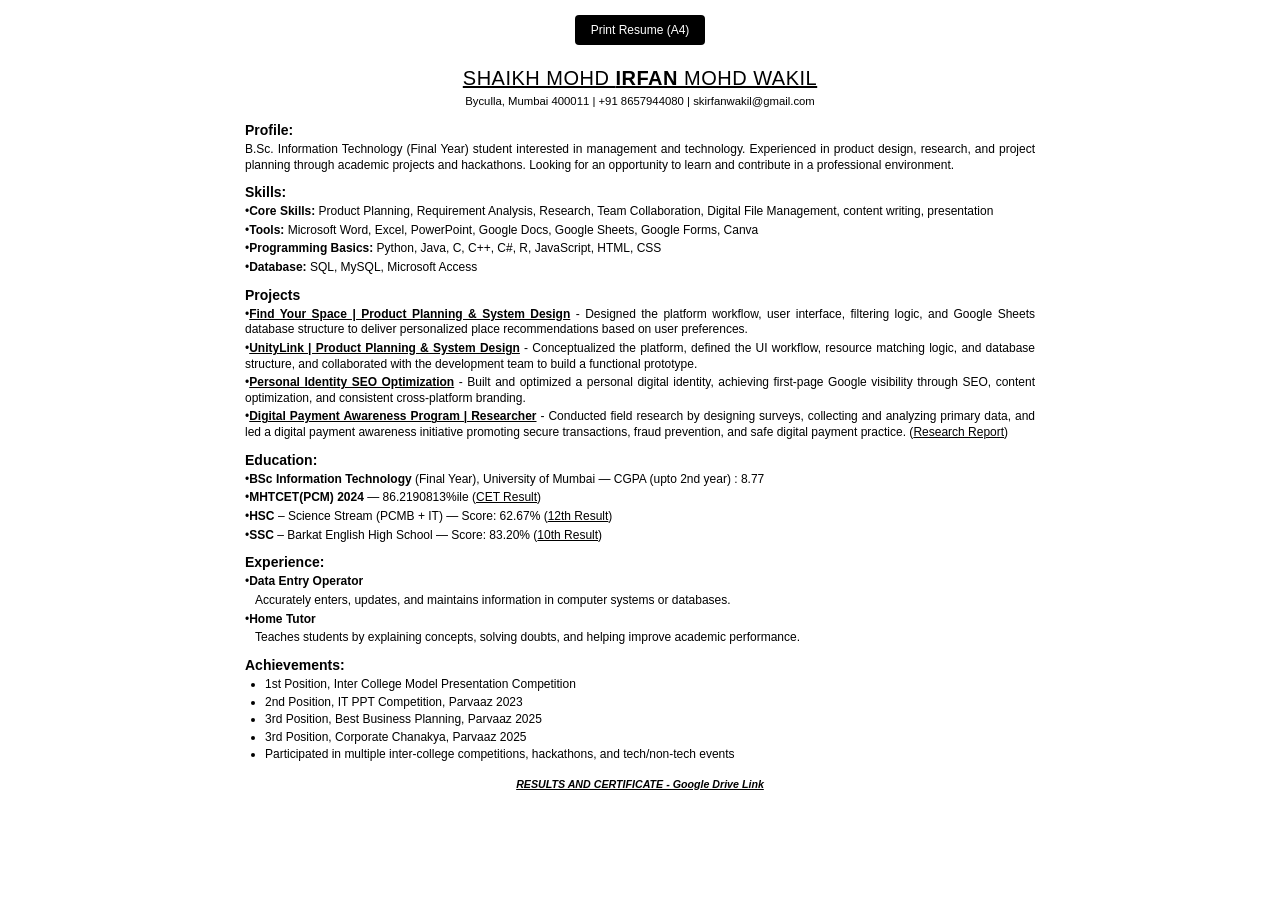
==== index.html @ 30f846d0 "Update index.html" ====
<!DOCTYPE html>
<html lang="en">
<head>
    <meta charset="UTF-8">
    <meta name="viewport" content="width=device-width, initial-scale=1.0">
    <title>Resume - Shaikh Mohd Irfan</title>
    <style>
        @page {
            size: A4;
            margin: 12mm 15mm;
        }

        * {
            margin: 0;
            padding: 0;
            box-sizing: border-box;
            font-family: Arial, sans-serif;
            border: none !important;
        }

        body {
            background-color: #ffffff;
            color: #000000;
            line-height: 1.3;
            font-size: 9pt;
        }

        .resume-container {
            width: 100%;
            max-width: 800px;
            margin: auto;
            background: #ffffff;
            padding: 5px;
        }

        /* Header */
        header {
            text-align: center;
            margin-bottom: 12px;
        }

        h1 {
            font-size: 15pt;
            font-weight: normal;
            text-decoration: underline !important;
            letter-spacing: 0.5px;
            margin-bottom: 3px;
        }

        h1 strong {
            font-weight: bold;
        }

        .contact-info {
            font-size: 8.5pt;
            color: #000000;
        }

        .contact-info a {
            color: #000000;
            text-decoration: none;
        }

        /* Sections */
        section {
            margin-bottom: 10px;
        }

        .section-title {
            font-size: 10.5pt;
            font-weight: bold;
            color: #000000;
            margin-bottom: 3px;
        }

        p {
            font-size: 9pt;
            color: #000000;
            text-align: justify;
        }

        .bullet-item {
            margin-bottom: 3px;
            text-align: justify;
            font-size: 9pt;
        }

        a {
            color: #000000;
            text-decoration: underline;
        }

        /* Achievements standard bullets */
        .achievements-list {
            list-style-type: disc;
            padding-left: 20px;
        }

        .achievements-list li {
            margin-bottom: 2px;
            font-size: 9pt;
        }

        /* Bottom Footer Link */
        .footer-link {
            text-align: center;
            font-weight: bold;
            font-style: italic;
            font-size: 8pt;
            margin-top: 15px;
        }

        /* Print Button & Media Query */
        .print-btn-container {
            text-align: center;
            margin: 15px 0;
        }

        .print-btn {
            background-color: #000000;
            color: #ffffff;
            border: none;
            padding: 8px 16px;
            font-size: 12px;
            cursor: pointer;
            border-radius: 4px;
        }

        @media print {
            .no-print {
                display: none;
            }
            .resume-container {
                padding: 0;
                max-width: 100%;
            }
        }
    </style>
</head>
<body>

    <div class="print-btn-container no-print">
        <button class="print-btn" onclick="window.print()">Print Resume (A4)</button>
    </div>

    <div class="resume-container">
        
        <!-- Header -->
        <header>
            <h1>SHAIKH MOHD <strong>IRFAN</strong> MOHD WAKIL</h1>
            <div class="contact-info">
                Byculla, Mumbai 400011 | <a href="tel:+918657944080">+91 8657944080</a> | <a href="mailto:skirfanwakil@gmail.com">skirfanwakil@gmail.com</a>
            </div>
        </header>

        <!-- Profile -->
        <section>
            <div class="section-title">Profile:</div>
            <p>B.Sc. Information Technology (Final Year) student interested in management and technology. Experienced in product design, research, and project planning through academic projects and hackathons. Looking for an opportunity to learn and contribute in a professional environment.</p>
        </section>

        <!-- Skills -->
        <section>
            <div class="section-title">Skills:</div>
            <div class="bullet-item">•<strong>Core Skills:</strong> Product Planning, Requirement Analysis, Research, Team Collaboration, Digital File Management, content writing, presentation</div>
            <div class="bullet-item">•<strong>Tools:</strong> Microsoft Word, Excel, PowerPoint, Google Docs, Google Sheets, Google Forms, Canva</div>
            <div class="bullet-item">•<strong>Programming Basics:</strong> Python, Java, C, C++, C#, R, JavaScript, HTML, CSS</div>
            <div class="bullet-item">•<strong>Database:</strong> SQL, MySQL, Microsoft Access</div>
        </section>

        <!-- Projects -->
        <section>
            <div class="section-title">Projects</div>
            <div class="bullet-item">•<a href="https://github.com/skirfanwakil/find-your-space" target="_blank"><strong>Find Your Space | Product Planning & System Design</strong></a> - Designed the platform workflow, user interface, filtering logic, and Google Sheets database structure to deliver personalized place recommendations based on user preferences.</div>
            <div class="bullet-item">•<a href="https://github.com/skirfanwakil/UnityLink" target="_blank"><strong>UnityLink | Product Planning & System Design</strong></a> - Conceptualized the platform, defined the UI workflow, resource matching logic, and database structure, and collaborated with the development team to build a functional prototype.</div>
            <div class="bullet-item">•<a href="https://www.google.com/search?q=skirfanwakil" target="_blank"><strong>Personal Identity SEO Optimization</strong></a> - Built and optimized a personal digital identity, achieving first-page Google visibility through SEO, content optimization, and consistent cross-platform branding.</div>
            <div class="bullet-item">•<a href="https://drive.google.com/file/d/16SxlqVFWt0ELJ20l2qlh9JhVENWo0yL_/view?usp=drive_link" target="_blank"><strong>Digital Payment Awareness Program | Researcher</strong></a> - Conducted field research by designing surveys, collecting and analyzing primary data, and led a digital payment awareness initiative promoting secure transactions, fraud prevention, and safe digital payment practice. (<a href="https://drive.google.com/file/d/16SxlqVFWt0ELJ20l2qlh9JhVENWo0yL_/view?usp=drive_link" target="_blank">Research Report</a>)</div>
        </section>

        <!-- Education -->
        <section>
            <div class="section-title">Education:</div>
            <div class="bullet-item">•<strong>BSc Information Technology</strong> (Final Year), University of Mumbai — CGPA (upto 2nd year) : 8.77</div>
            <div class="bullet-item">•<strong>MHTCET(PCM) 2024</strong> — 86.2190813%ile (<a href="https://drive.google.com/file/d/111S1lvkcW8ReyydUBFwQCqSEIsTrvwfw/view?usp=drive_link" target="_blank">CET Result</a>)</div>
            <div class="bullet-item">•<strong>HSC</strong> – Science Stream (PCMB + IT) — Score: 62.67% (<a href="https://drive.google.com/file/d/1hpIZM9I1jYnqDxgvwnYXJSHEZ8MXDeaN/view?usp=drive_link" target="_blank">12th Result</a>)</div>
            <div class="bullet-item">•<strong>SSC</strong> – Barkat English High School — Score: 83.20% (<a href="https://drive.google.com/file/d/1qILQYra7D3rTezGFJ_f6mgGjWIeThpwK/view?usp=drive_link" target="_blank">10th Result</a>)</div>
        </section>

        <!-- Experience -->
        <section>
            <div class="section-title">Experience:</div>
            <div class="bullet-item">•<strong>Data Entry Operator</strong></div>
            <p style="margin-left: 10px; margin-bottom: 3px;">Accurately enters, updates, and maintains information in computer systems or databases.</p>
            <div class="bullet-item">•<strong>Home Tutor</strong></div>
            <p style="margin-left: 10px;">Teaches students by explaining concepts, solving doubts, and helping improve academic performance.</p>
        </section>

        <!-- Achievements -->
        <section>
            <div class="section-title">Achievements:</div>
            <ul class="achievements-list">
                <li>1st Position, Inter College Model Presentation Competition</li>
                <li>2nd Position, IT PPT Competition, Parvaaz 2023</li>
                <li>3rd Position, Best Business Planning, Parvaaz 2025</li>
                <li>3rd Position, Corporate Chanakya, Parvaaz 2025</li>
                <li>Participated in multiple inter-college competitions, hackathons, and tech/non-tech events</li>
            </ul>
        </section>

        <!-- Footer Link -->
        <div class="footer-link">
            <a href="https://drive.google.com/drive/folders/1nhu1qyxtzMBHBfKPGdiHfEbXrY_Nma7p?usp=drive_link" target="_blank">RESULTS AND CERTIFICATE - Google Drive Link</a>
        </div>

    </div>

</body>
</html>
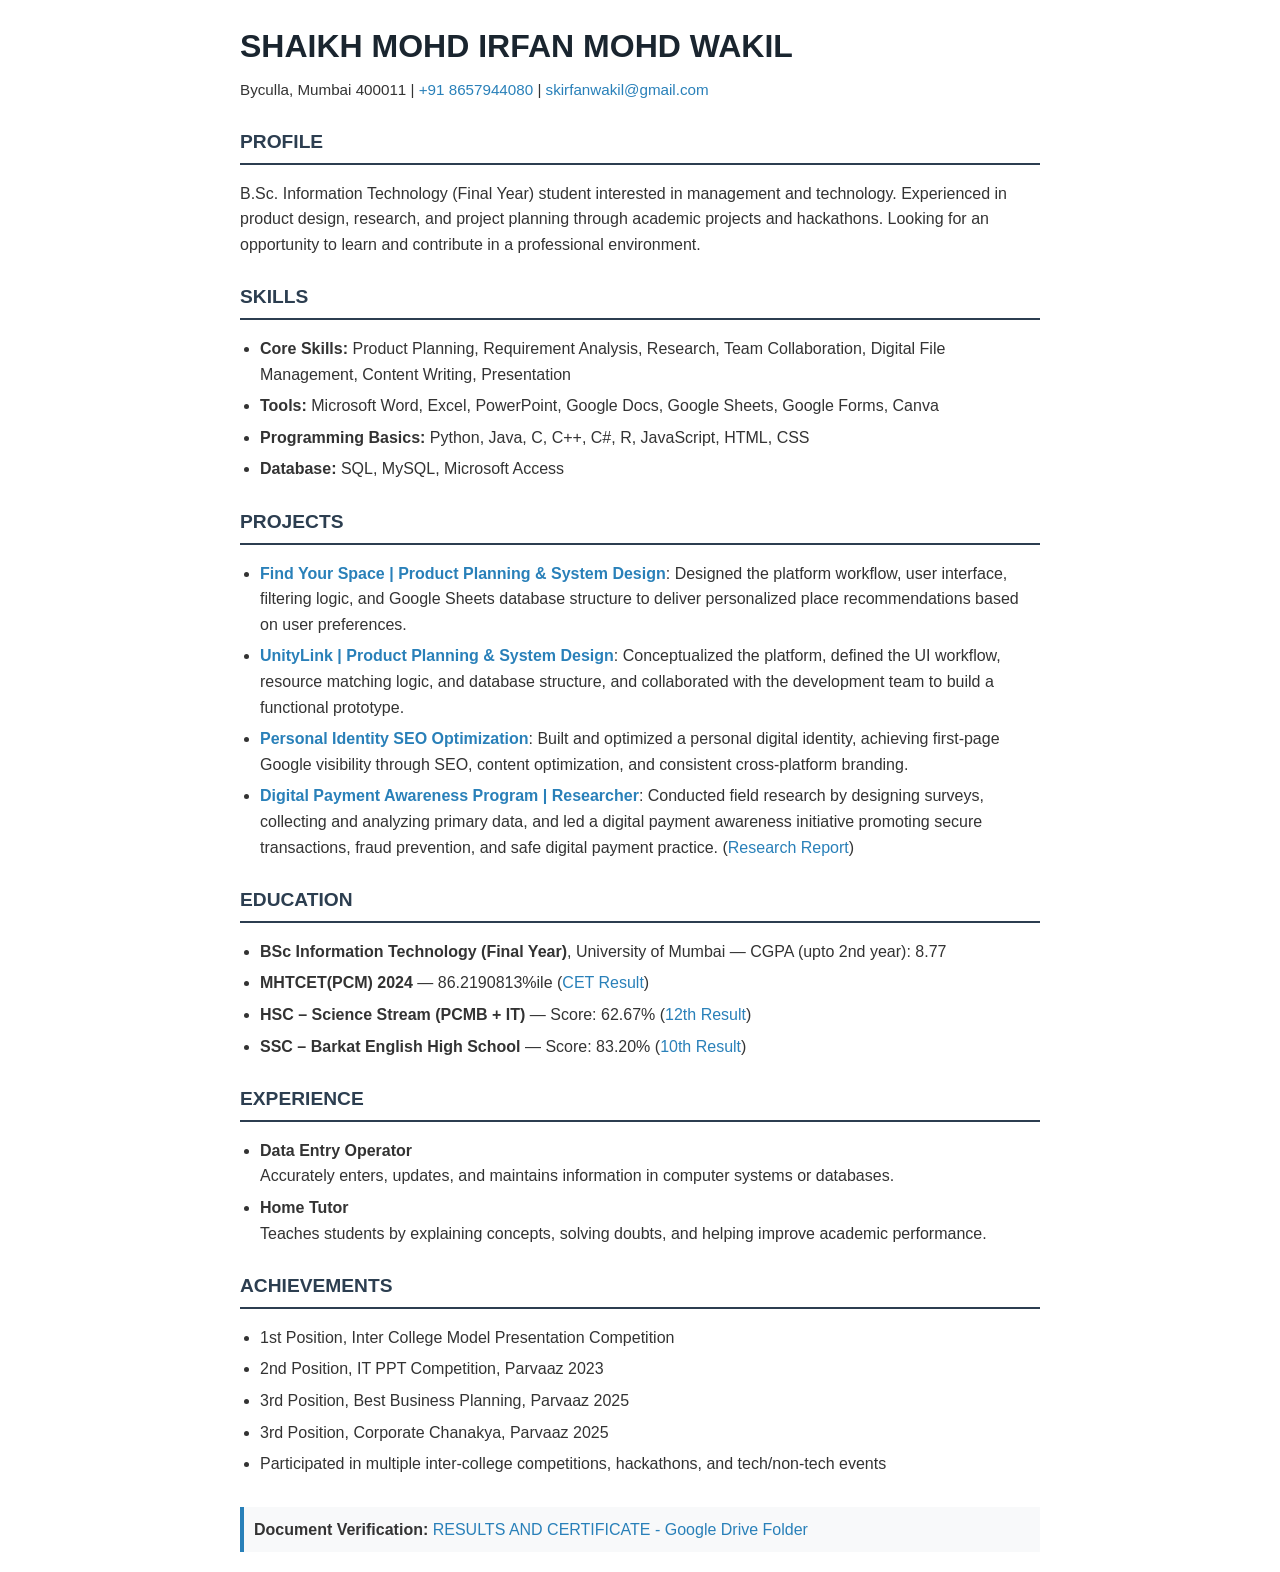
==== commit cc2549a4: "Update index.html" ====
--- a/index.html
+++ b/index.html
@@ -3,215 +3,147 @@
 <head>
     <meta charset="UTF-8">
     <meta name="viewport" content="width=device-width, initial-scale=1.0">
-    <title>Resume - Shaikh Mohd Irfan</title>
+    <title>Shaikh Mohd Irfan Mohd Wakil - Resume</title>
     <style>
-        @page {
-            size: A4;
-            margin: 12mm 15mm;
+        body {
+            font-family: Arial, Helvetica, sans-serif;
+            line-height: 1.6;
+            color: #333;
+            max-width: 800px;
+            margin: 20px auto;
+            padding: 0 20px;
         }
-
-        * {
-            margin: 0;
-            padding: 0;
-            box-sizing: border-box;
-            font-family: Arial, sans-serif;
-            border: none !important;
+        h1 {
+            color: #1a252f;
+            margin-bottom: 5px;
+            text-transform: uppercase;
         }
-
-        body {
-            background-color: #ffffff;
-            color: #000000;
-            line-height: 1.3;
-            font-size: 9pt;
+        h2 {
+            color: #2c3e50;
+            border-bottom: 2px solid #2c3e50;
+            padding-bottom: 5px;
+            margin-top: 25px;
+            text-transform: uppercase;
+            font-size: 1.2rem;
         }
-
-        .resume-container {
-            width: 100%;
-            max-width: 800px;
-            margin: auto;
-            background: #ffffff;
-            padding: 5px;
+        .contact-info {
+            font-size: 0.95rem;
+            margin-bottom: 20px;
         }
-
-        /* Header */
-        header {
-            text-align: center;
-            margin-bottom: 12px;
+        .contact-info a {
+            color: #2980b9;
+            text-decoration: none;
         }
-
-        h1 {
-            font-size: 15pt;
-            font-weight: normal;
-            text-decoration: underline !important;
-            letter-spacing: 0.5px;
-            margin-bottom: 3px;
+        .contact-info a:hover {
+            text-decoration: underline;
         }
-
-        h1 strong {
+        ul {
+            margin-top: 5px;
+            padding-left: 20px;
+        }
+        li {
+            margin-bottom: 6px;
+        }
+        .project-title, .job-title {
             font-weight: bold;
         }
-
-        .contact-info {
-            font-size: 8.5pt;
-            color: #000000;
-        }
-
-        .contact-info a {
-            color: #000000;
+        a {
+            color: #2980b9;
             text-decoration: none;
         }
-
-        /* Sections */
-        section {
-            margin-bottom: 10px;
-        }
-
-        .section-title {
-            font-size: 10.5pt;
-            font-weight: bold;
-            color: #000000;
-            margin-bottom: 3px;
-        }
-
-        p {
-            font-size: 9pt;
-            color: #000000;
-            text-align: justify;
-        }
-
-        .bullet-item {
-            margin-bottom: 3px;
-            text-align: justify;
-            font-size: 9pt;
-        }
-
-        a {
-            color: #000000;
+        a:hover {
             text-decoration: underline;
         }
-
-        /* Achievements standard bullets */
-        .achievements-list {
-            list-style-type: disc;
-            padding-left: 20px;
-        }
-
-        .achievements-list li {
-            margin-bottom: 2px;
-            font-size: 9pt;
-        }
-
-        /* Bottom Footer Link */
-        .footer-link {
-            text-align: center;
-            font-weight: bold;
-            font-style: italic;
-            font-size: 8pt;
-            margin-top: 15px;
-        }
-
-        /* Print Button & Media Query */
-        .print-btn-container {
-            text-align: center;
-            margin: 15px 0;
-        }
-
-        .print-btn {
-            background-color: #000000;
-            color: #ffffff;
-            border: none;
-            padding: 8px 16px;
-            font-size: 12px;
-            cursor: pointer;
-            border-radius: 4px;
-        }
-
-        @media print {
-            .no-print {
-                display: none;
-            }
-            .resume-container {
-                padding: 0;
-                max-width: 100%;
-            }
+        .drive-link-section {
+            margin-top: 30px;
+            padding: 10px;
+            background-color: #f8f9fa;
+            border-left: 4px solid #2980b9;
         }
     </style>
 </head>
 <body>
 
-    <div class="print-btn-container no-print">
-        <button class="print-btn" onclick="window.print()">Print Resume (A4)</button>
-    </div>
+    <header>
+        <h1>Shaikh Mohd Irfan Mohd Wakil</h1>
+        <div class="contact-info">
+            Byculla, Mumbai 400011 | 
+            <a href="tel:+918657944080">+91 8657944080</a> | 
+            <a href="mailto:skirfanwakil@gmail.com">skirfanwakil@gmail.com</a>
+        </div>
+    </header>
 
-    <div class="resume-container">
-        
-        <!-- Header -->
-        <header>
-            <h1>SHAIKH MOHD <strong>IRFAN</strong> MOHD WAKIL</h1>
-            <div class="contact-info">
-                Byculla, Mumbai 400011 | <a href="tel:+918657944080">+91 8657944080</a> | <a href="mailto:skirfanwakil@gmail.com">skirfanwakil@gmail.com</a>
-            </div>
-        </header>
+    <section>
+        <h2>Profile</h2>
+        <p>B.Sc. Information Technology (Final Year) student interested in management and technology. Experienced in product design, research, and project planning through academic projects and hackathons. Looking for an opportunity to learn and contribute in a professional environment.</p>
+    </section>
 
-        <!-- Profile -->
-        <section>
-            <div class="section-title">Profile:</div>
-            <p>B.Sc. Information Technology (Final Year) student interested in management and technology. Experienced in product design, research, and project planning through academic projects and hackathons. Looking for an opportunity to learn and contribute in a professional environment.</p>
-        </section>
+    <section>
+        <h2>Skills</h2>
+        <ul>
+            <li><strong>Core Skills:</strong> Product Planning, Requirement Analysis, Research, Team Collaboration, Digital File Management, Content Writing, Presentation</li>
+            <li><strong>Tools:</strong> Microsoft Word, Excel, PowerPoint, Google Docs, Google Sheets, Google Forms, Canva</li>
+            <li><strong>Programming Basics:</strong> Python, Java, C, C++, C#, R, JavaScript, HTML, CSS</li>
+            <li><strong>Database:</strong> SQL, MySQL, Microsoft Access</li>
+        </ul>
+    </section>
 
-        <!-- Skills -->
-        <section>
-            <div class="section-title">Skills:</div>
-            <div class="bullet-item">•<strong>Core Skills:</strong> Product Planning, Requirement Analysis, Research, Team Collaboration, Digital File Management, content writing, presentation</div>
-            <div class="bullet-item">•<strong>Tools:</strong> Microsoft Word, Excel, PowerPoint, Google Docs, Google Sheets, Google Forms, Canva</div>
-            <div class="bullet-item">•<strong>Programming Basics:</strong> Python, Java, C, C++, C#, R, JavaScript, HTML, CSS</div>
-            <div class="bullet-item">•<strong>Database:</strong> SQL, MySQL, Microsoft Access</div>
-        </section>
+    <section>
+        <h2>Projects</h2>
+        <ul>
+            <li>
+                <a href="https://github.com/skirfanwakil/find-your-space" class="project-title" target="_blank">Find Your Space | Product Planning & System Design</a>: Designed the platform workflow, user interface, filtering logic, and Google Sheets database structure to deliver personalized place recommendations based on user preferences.
+            </li>
+            <li>
+                <a href="https://github.com/skirfanwakil/UnityLink" class="project-title" target="_blank">UnityLink | Product Planning & System Design</a>: Conceptualized the platform, defined the UI workflow, resource matching logic, and database structure, and collaborated with the development team to build a functional prototype.
+            </li>
+            <li>
+                <a href="https://www.google.com/search?q=skirfanwakil" class="project-title" target="_blank">Personal Identity SEO Optimization</a>: Built and optimized a personal digital identity, achieving first-page Google visibility through SEO, content optimization, and consistent cross-platform branding.
+            </li>
+            <li>
+                <a href="https://drive.google.com/file/d/16SxlqVFWt0ELJ20l2qlh9JhVENWo0yL_/view?usp=drive_link" class="project-title" target="_blank">Digital Payment Awareness Program | Researcher</a>: Conducted field research by designing surveys, collecting and analyzing primary data, and led a digital payment awareness initiative promoting secure transactions, fraud prevention, and safe digital payment practice. (<a href="https://drive.google.com/file/d/16SxlqVFWt0ELJ20l2qlh9JhVENWo0yL_/view?usp=drive_link" target="_blank">Research Report</a>)
+            </li>
+        </ul>
+    </section>
 
-        <!-- Projects -->
-        <section>
-            <div class="section-title">Projects</div>
-            <div class="bullet-item">•<a href="https://github.com/skirfanwakil/find-your-space" target="_blank"><strong>Find Your Space | Product Planning & System Design</strong></a> - Designed the platform workflow, user interface, filtering logic, and Google Sheets database structure to deliver personalized place recommendations based on user preferences.</div>
-            <div class="bullet-item">•<a href="https://github.com/skirfanwakil/UnityLink" target="_blank"><strong>UnityLink | Product Planning & System Design</strong></a> - Conceptualized the platform, defined the UI workflow, resource matching logic, and database structure, and collaborated with the development team to build a functional prototype.</div>
-            <div class="bullet-item">•<a href="https://www.google.com/search?q=skirfanwakil" target="_blank"><strong>Personal Identity SEO Optimization</strong></a> - Built and optimized a personal digital identity, achieving first-page Google visibility through SEO, content optimization, and consistent cross-platform branding.</div>
-            <div class="bullet-item">•<a href="https://drive.google.com/file/d/16SxlqVFWt0ELJ20l2qlh9JhVENWo0yL_/view?usp=drive_link" target="_blank"><strong>Digital Payment Awareness Program | Researcher</strong></a> - Conducted field research by designing surveys, collecting and analyzing primary data, and led a digital payment awareness initiative promoting secure transactions, fraud prevention, and safe digital payment practice. (<a href="https://drive.google.com/file/d/16SxlqVFWt0ELJ20l2qlh9JhVENWo0yL_/view?usp=drive_link" target="_blank">Research Report</a>)</div>
-        </section>
+    <section>
+        <h2>Education</h2>
+        <ul>
+            <li><strong>BSc Information Technology (Final Year)</strong>, University of Mumbai — CGPA (upto 2nd year): 8.77</li>
+            <li><strong>MHTCET(PCM) 2024</strong> — 86.2190813%ile (<a href="https://drive.google.com/file/d/111S1lvkcW8ReyydUBFwQCqSEIsTrvwfw/view?usp=drive_link" target="_blank">CET Result</a>)</li>
+            <li><strong>HSC – Science Stream (PCMB + IT)</strong> — Score: 62.67% (<a href="https://drive.google.com/file/d/1hpIZM9I1jYnqDxgvwnYXJSHEZ8MXDeaN/view?usp=drive_link" target="_blank">12th Result</a>)</li>
+            <li><strong>SSC – Barkat English High School</strong> — Score: 83.20% (<a href="https://drive.google.com/file/d/1qILQYra7D3rTezGFJ_f6mgGjWIeThpwK/view?usp=drive_link" target="_blank">10th Result</a>)</li>
+        </ul>
+    </section>
 
-        <!-- Education -->
-        <section>
-            <div class="section-title">Education:</div>
-            <div class="bullet-item">•<strong>BSc Information Technology</strong> (Final Year), University of Mumbai — CGPA (upto 2nd year) : 8.77</div>
-            <div class="bullet-item">•<strong>MHTCET(PCM) 2024</strong> — 86.2190813%ile (<a href="https://drive.google.com/file/d/111S1lvkcW8ReyydUBFwQCqSEIsTrvwfw/view?usp=drive_link" target="_blank">CET Result</a>)</div>
-            <div class="bullet-item">•<strong>HSC</strong> – Science Stream (PCMB + IT) — Score: 62.67% (<a href="https://drive.google.com/file/d/1hpIZM9I1jYnqDxgvwnYXJSHEZ8MXDeaN/view?usp=drive_link" target="_blank">12th Result</a>)</div>
-            <div class="bullet-item">•<strong>SSC</strong> – Barkat English High School — Score: 83.20% (<a href="https://drive.google.com/file/d/1qILQYra7D3rTezGFJ_f6mgGjWIeThpwK/view?usp=drive_link" target="_blank">10th Result</a>)</div>
-        </section>
+    <section>
+        <h2>Experience</h2>
+        <ul>
+            <li>
+                <span class="job-title">Data Entry Operator</span><br>
+                Accurately enters, updates, and maintains information in computer systems or databases.
+            </li>
+            <li>
+                <span class="job-title">Home Tutor</span><br>
+                Teaches students by explaining concepts, solving doubts, and helping improve academic performance.
+            </li>
+        </ul>
+    </section>
 
-        <!-- Experience -->
-        <section>
-            <div class="section-title">Experience:</div>
-            <div class="bullet-item">•<strong>Data Entry Operator</strong></div>
-            <p style="margin-left: 10px; margin-bottom: 3px;">Accurately enters, updates, and maintains information in computer systems or databases.</p>
-            <div class="bullet-item">•<strong>Home Tutor</strong></div>
-            <p style="margin-left: 10px;">Teaches students by explaining concepts, solving doubts, and helping improve academic performance.</p>
-        </section>
+    <section>
+        <h2>Achievements</h2>
+        <ul>
+            <li>1st Position, Inter College Model Presentation Competition</li>
+            <li>2nd Position, IT PPT Competition, Parvaaz 2023</li>
+            <li>3rd Position, Best Business Planning, Parvaaz 2025</li>
+            <li>3rd Position, Corporate Chanakya, Parvaaz 2025</li>
+            <li>Participated in multiple inter-college competitions, hackathons, and tech/non-tech events</li>
+        </ul>
+    </section>
 
-        <!-- Achievements -->
-        <section>
-            <div class="section-title">Achievements:</div>
-            <ul class="achievements-list">
-                <li>1st Position, Inter College Model Presentation Competition</li>
-                <li>2nd Position, IT PPT Competition, Parvaaz 2023</li>
-                <li>3rd Position, Best Business Planning, Parvaaz 2025</li>
-                <li>3rd Position, Corporate Chanakya, Parvaaz 2025</li>
-                <li>Participated in multiple inter-college competitions, hackathons, and tech/non-tech events</li>
-            </ul>
-        </section>
-
-        <!-- Footer Link -->
-        <div class="footer-link">
-            <a href="https://drive.google.com/drive/folders/1nhu1qyxtzMBHBfKPGdiHfEbXrY_Nma7p?usp=drive_link" target="_blank">RESULTS AND CERTIFICATE - Google Drive Link</a>
-        </div>
-
+    <div class="drive-link-section">
+        <strong>Document Verification:</strong> 
+        <a href="https://drive.google.com/drive/folders/1nhu1qyxtzMBHBfKPGdiHfEbXrY_Nma7p?usp=drive_link" target="_blank">RESULTS AND CERTIFICATE - Google Drive Folder</a>
     </div>
 
 </body>
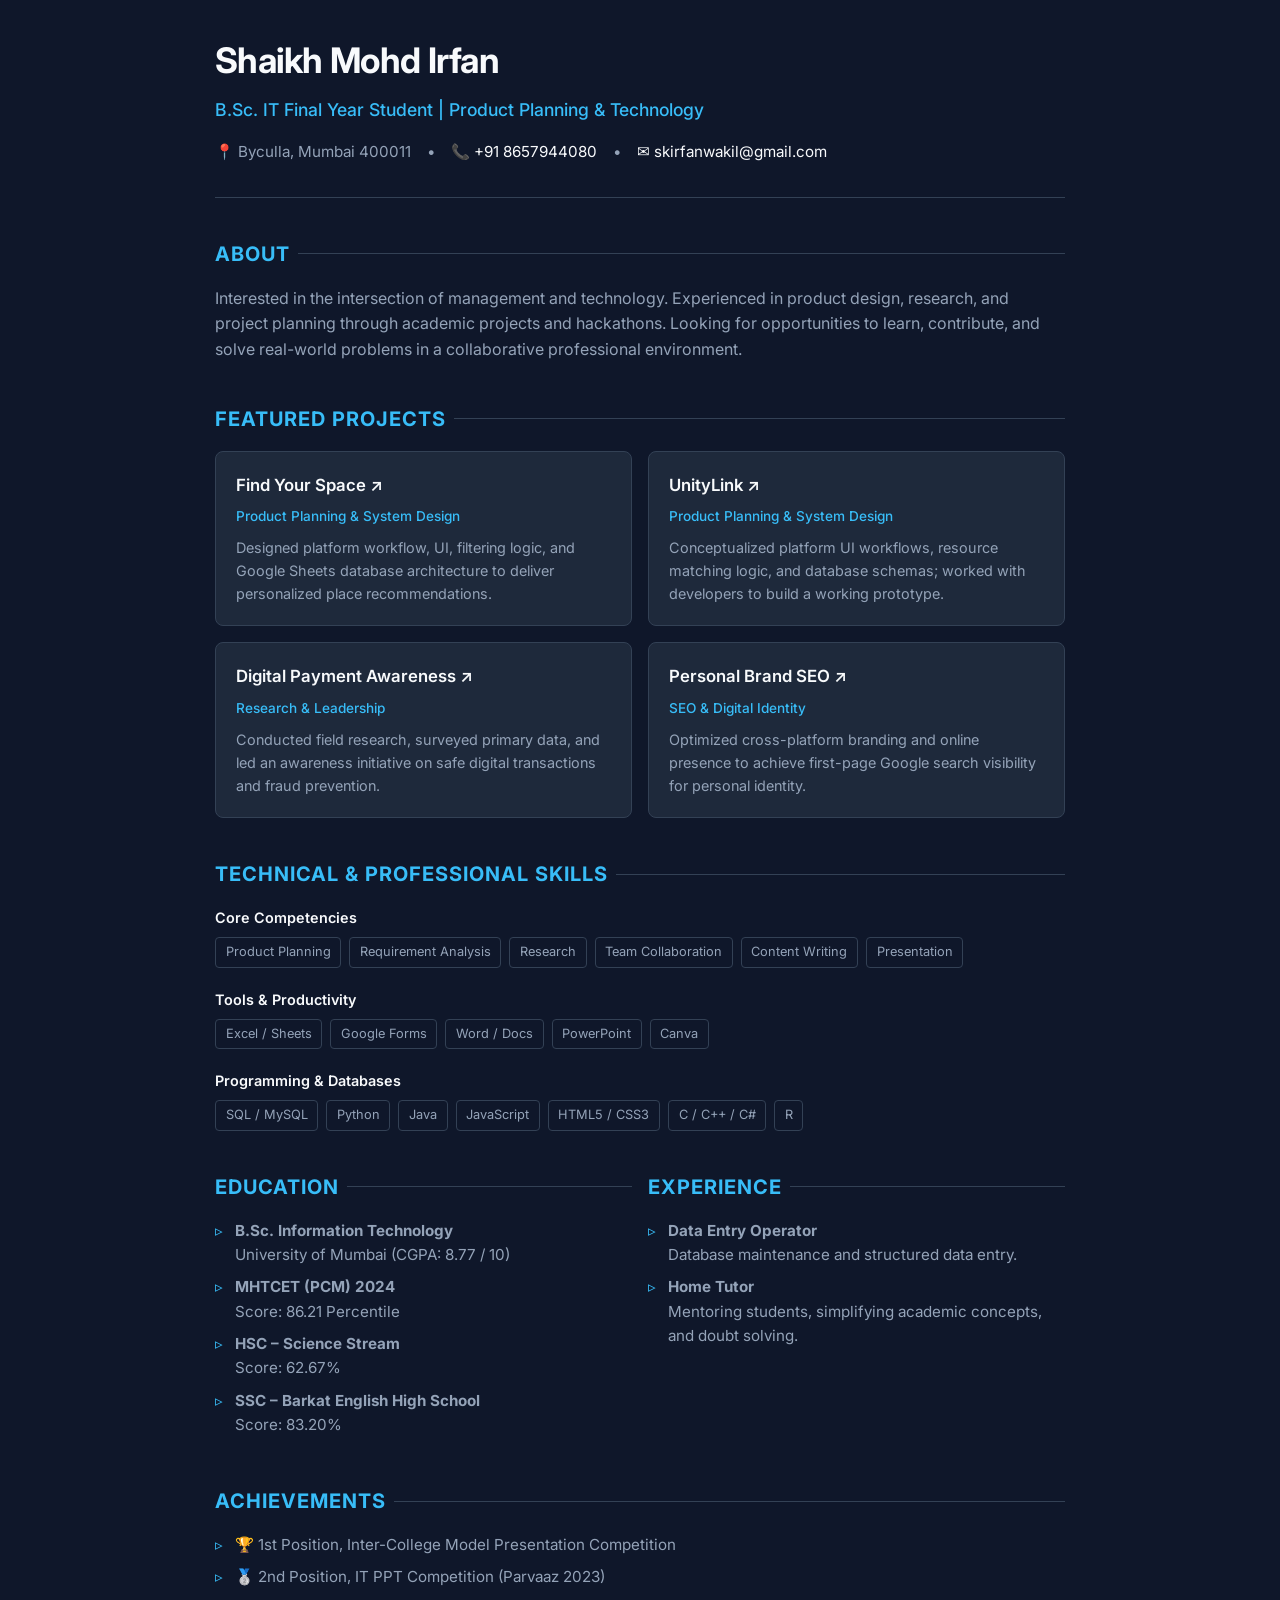
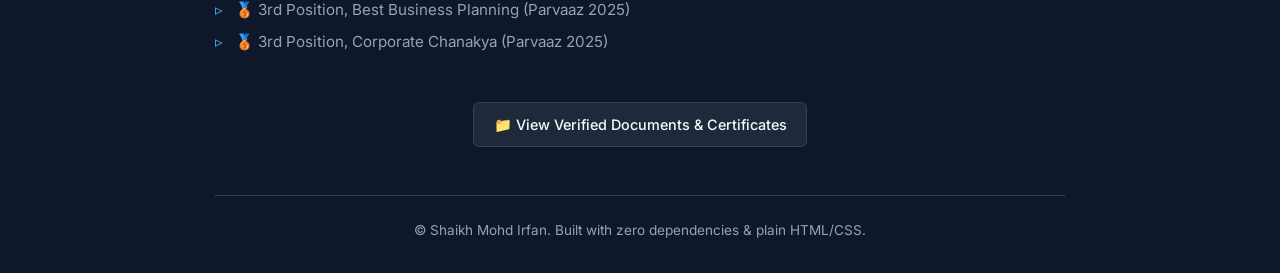
==== commit 72f40dd8: "Update index.html" ====
--- a/index.html
+++ b/index.html
@@ -1,150 +1,433 @@
-<!DOCTYPE html>
-<html lang="en">
-<head>
-    <meta charset="UTF-8">
-    <meta name="viewport" content="width=device-width, initial-scale=1.0">
-    <title>Shaikh Mohd Irfan Mohd Wakil - Resume</title>
-    <style>
-        body {
-            font-family: Arial, Helvetica, sans-serif;
-            line-height: 1.6;
-            color: #333;
-            max-width: 800px;
-            margin: 20px auto;
-            padding: 0 20px;
-        }
-        h1 {
-            color: #1a252f;
-            margin-bottom: 5px;
-            text-transform: uppercase;
-        }
-        h2 {
-            color: #2c3e50;
-            border-bottom: 2px solid #2c3e50;
-            padding-bottom: 5px;
-            margin-top: 25px;
-            text-transform: uppercase;
-            font-size: 1.2rem;
-        }
-        .contact-info {
-            font-size: 0.95rem;
-            margin-bottom: 20px;
-        }
-        .contact-info a {
-            color: #2980b9;
-            text-decoration: none;
-        }
-        .contact-info a:hover {
-            text-decoration: underline;
-        }
-        ul {
-            margin-top: 5px;
-            padding-left: 20px;
-        }
-        li {
-            margin-bottom: 6px;
-        }
-        .project-title, .job-title {
-            font-weight: bold;
-        }
-        a {
-            color: #2980b9;
-            text-decoration: none;
-        }
-        a:hover {
-            text-decoration: underline;
-        }
-        .drive-link-section {
-            margin-top: 30px;
-            padding: 10px;
-            background-color: #f8f9fa;
-            border-left: 4px solid #2980b9;
-        }
-    </style>
-</head>
-<body>
-
-    <header>
-        <h1>Shaikh Mohd Irfan Mohd Wakil</h1>
-        <div class="contact-info">
-            Byculla, Mumbai 400011 | 
-            <a href="tel:+918657944080">+91 8657944080</a> | 
-            <a href="mailto:skirfanwakil@gmail.com">skirfanwakil@gmail.com</a>
-        </div>
-    </header>
-
-    <section>
-        <h2>Profile</h2>
-        <p>B.Sc. Information Technology (Final Year) student interested in management and technology. Experienced in product design, research, and project planning through academic projects and hackathons. Looking for an opportunity to learn and contribute in a professional environment.</p>
-    </section>
-
-    <section>
-        <h2>Skills</h2>
-        <ul>
-            <li><strong>Core Skills:</strong> Product Planning, Requirement Analysis, Research, Team Collaboration, Digital File Management, Content Writing, Presentation</li>
-            <li><strong>Tools:</strong> Microsoft Word, Excel, PowerPoint, Google Docs, Google Sheets, Google Forms, Canva</li>
-            <li><strong>Programming Basics:</strong> Python, Java, C, C++, C#, R, JavaScript, HTML, CSS</li>
-            <li><strong>Database:</strong> SQL, MySQL, Microsoft Access</li>
-        </ul>
-    </section>
-
-    <section>
-        <h2>Projects</h2>
-        <ul>
-            <li>
-                <a href="https://github.com/skirfanwakil/find-your-space" class="project-title" target="_blank">Find Your Space | Product Planning & System Design</a>: Designed the platform workflow, user interface, filtering logic, and Google Sheets database structure to deliver personalized place recommendations based on user preferences.
-            </li>
-            <li>
-                <a href="https://github.com/skirfanwakil/UnityLink" class="project-title" target="_blank">UnityLink | Product Planning & System Design</a>: Conceptualized the platform, defined the UI workflow, resource matching logic, and database structure, and collaborated with the development team to build a functional prototype.
-            </li>
-            <li>
-                <a href="https://www.google.com/search?q=skirfanwakil" class="project-title" target="_blank">Personal Identity SEO Optimization</a>: Built and optimized a personal digital identity, achieving first-page Google visibility through SEO, content optimization, and consistent cross-platform branding.
-            </li>
-            <li>
-                <a href="https://drive.google.com/file/d/16SxlqVFWt0ELJ20l2qlh9JhVENWo0yL_/view?usp=drive_link" class="project-title" target="_blank">Digital Payment Awareness Program | Researcher</a>: Conducted field research by designing surveys, collecting and analyzing primary data, and led a digital payment awareness initiative promoting secure transactions, fraud prevention, and safe digital payment practice. (<a href="https://drive.google.com/file/d/16SxlqVFWt0ELJ20l2qlh9JhVENWo0yL_/view?usp=drive_link" target="_blank">Research Report</a>)
-            </li>
-        </ul>
-    </section>
-
-    <section>
-        <h2>Education</h2>
-        <ul>
-            <li><strong>BSc Information Technology (Final Year)</strong>, University of Mumbai — CGPA (upto 2nd year): 8.77</li>
-            <li><strong>MHTCET(PCM) 2024</strong> — 86.2190813%ile (<a href="https://drive.google.com/file/d/111S1lvkcW8ReyydUBFwQCqSEIsTrvwfw/view?usp=drive_link" target="_blank">CET Result</a>)</li>
-            <li><strong>HSC – Science Stream (PCMB + IT)</strong> — Score: 62.67% (<a href="https://drive.google.com/file/d/1hpIZM9I1jYnqDxgvwnYXJSHEZ8MXDeaN/view?usp=drive_link" target="_blank">12th Result</a>)</li>
-            <li><strong>SSC – Barkat English High School</strong> — Score: 83.20% (<a href="https://drive.google.com/file/d/1qILQYra7D3rTezGFJ_f6mgGjWIeThpwK/view?usp=drive_link" target="_blank">10th Result</a>)</li>
-        </ul>
-    </section>
-
-    <section>
-        <h2>Experience</h2>
-        <ul>
-            <li>
-                <span class="job-title">Data Entry Operator</span><br>
-                Accurately enters, updates, and maintains information in computer systems or databases.
-            </li>
-            <li>
-                <span class="job-title">Home Tutor</span><br>
-                Teaches students by explaining concepts, solving doubts, and helping improve academic performance.
-            </li>
-        </ul>
-    </section>
-
-    <section>
-        <h2>Achievements</h2>
-        <ul>
-            <li>1st Position, Inter College Model Presentation Competition</li>
-            <li>2nd Position, IT PPT Competition, Parvaaz 2023</li>
-            <li>3rd Position, Best Business Planning, Parvaaz 2025</li>
-            <li>3rd Position, Corporate Chanakya, Parvaaz 2025</li>
-            <li>Participated in multiple inter-college competitions, hackathons, and tech/non-tech events</li>
-        </ul>
-    </section>
-
-    <div class="drive-link-section">
-        <strong>Document Verification:</strong> 
-        <a href="https://drive.google.com/drive/folders/1nhu1qyxtzMBHBfKPGdiHfEbXrY_Nma7p?usp=drive_link" target="_blank">RESULTS AND CERTIFICATE - Google Drive Folder</a>
-    </div>
-
-</body>
-</html>
+<!DOCTYPE html>
+<html lang="en">
+<head>
+    <meta charset="UTF-8">
+    <meta name="viewport" content="width=device-width, initial-scale=1.0">
+    <title>Shaikh Mohd Irfan | Portfolio</title>
+    <link rel="preconnect" href="https://fonts.googleapis.com">
+    <link rel="preconnect" href="https://fonts.gstatic.com" crossorigin>
+    <link href="https://fonts.googleapis.com/css2?family=Inter:wght@400;500;600;700&display=swap" rel="stylesheet">
+    <style>
+        :root {
+            --bg: #0f172a;
+            --card-bg: #1e293b;
+            --text-main: #f8fafc;
+            --text-muted: #94a3b8;
+            --accent: #38bdf8;
+            --accent-hover: #0284c7;
+            --border: #334155;
+            --badge-bg: #0f172a;
+        }
+
+        * {
+            margin: 0;
+            padding: 0;
+            box-sizing: border-box;
+        }
+
+        body {
+            font-family: 'Inter', system-ui, -apple-system, sans-serif;
+            background-color: var(--bg);
+            color: var(--text-main);
+            line-height: 1.6;
+            padding: 2rem 1rem;
+        }
+
+        .container {
+            max-width: 850px;
+            margin: 0 auto;
+        }
+
+        /* Hero / Header Section */
+        header {
+            margin-bottom: 2.5rem;
+            border-bottom: 1px solid var(--border);
+            padding-bottom: 2rem;
+        }
+
+        h1 {
+            font-size: 2.2rem;
+            font-weight: 700;
+            letter-spacing: -0.02em;
+            margin-bottom: 0.5rem;
+        }
+
+        .tagline {
+            color: var(--accent);
+            font-size: 1.1rem;
+            font-weight: 500;
+            margin-bottom: 1rem;
+        }
+
+        .contact-bar {
+            display: flex;
+            flex-wrap: wrap;
+            gap: 1rem;
+            font-size: 0.95rem;
+            color: var(--text-muted);
+        }
+
+        .contact-bar a {
+            color: var(--text-main);
+            text-decoration: none;
+            transition: color 0.2s;
+        }
+
+        .contact-bar a:hover {
+            color: var(--accent);
+        }
+
+        /* Section Styling */
+        section {
+            margin-bottom: 2.5rem;
+        }
+
+        h2 {
+            font-size: 1.25rem;
+            text-transform: uppercase;
+            letter-spacing: 0.05em;
+            color: var(--accent);
+            margin-bottom: 1rem;
+            display: flex;
+            align-items: center;
+            gap: 0.5rem;
+        }
+
+        h2::after {
+            content: '';
+            flex: 1;
+            height: 1px;
+            background-color: var(--border);
+        }
+
+        p {
+            color: var(--text-muted);
+            margin-bottom: 0.75rem;
+        }
+
+        /* Grid & Cards */
+        .grid {
+            display: grid;
+            grid-template-columns: 1fr;
+            gap: 1rem;
+        }
+
+        @media (min-width: 640px) {
+            .grid-2 {
+                grid-template-columns: repeat(2, 1fr);
+            }
+        }
+
+        .card {
+            background-color: var(--card-bg);
+            border: 1px solid var(--border);
+            border-radius: 8px;
+            padding: 1.25rem;
+            transition: transform 0.2s, border-color 0.2s;
+        }
+
+        .card:hover {
+            border-color: var(--accent);
+            transform: translateY(-2px);
+        }
+
+        .card-header {
+            display: flex;
+            justify-content: space-between;
+            align-items: flex-start;
+            margin-bottom: 0.5rem;
+        }
+
+        .card-title {
+            font-size: 1.05rem;
+            font-weight: 600;
+            color: var(--text-main);
+        }
+
+        .card-title a {
+            color: inherit;
+            text-decoration: none;
+        }
+
+        .card-title a:hover {
+            color: var(--accent);
+        }
+
+        .card-meta {
+            font-size: 0.85rem;
+            color: var(--accent);
+            font-weight: 500;
+        }
+
+        .card-desc {
+            font-size: 0.9rem;
+            color: var(--text-muted);
+        }
+
+        /* Badges / Tech Stack */
+        .skills-group {
+            margin-bottom: 1.25rem;
+        }
+
+        .skills-title {
+            font-size: 0.9rem;
+            font-weight: 600;
+            color: var(--text-main);
+            margin-bottom: 0.5rem;
+        }
+
+        .badges {
+            display: flex;
+            flex-wrap: wrap;
+            gap: 0.5rem;
+        }
+
+        .badge {
+            background-color: var(--badge-bg);
+            border: 1px solid var(--border);
+            color: var(--text-muted);
+            font-size: 0.8rem;
+            padding: 0.25rem 0.6rem;
+            border-radius: 4px;
+        }
+
+        /* Lists */
+        .list {
+            list-style: none;
+        }
+
+        .list-item {
+            position: relative;
+            padding-left: 1.25rem;
+            margin-bottom: 0.5rem;
+            color: var(--text-muted);
+            font-size: 0.95rem;
+        }
+
+        .list-item::before {
+            content: "▹";
+            position: absolute;
+            left: 0;
+            color: var(--accent);
+        }
+
+        /* Buttons / Action Links */
+        .btn {
+            display: inline-block;
+            background-color: var(--card-bg);
+            border: 1px solid var(--border);
+            color: var(--text-main);
+            padding: 0.6rem 1.2rem;
+            border-radius: 6px;
+            text-decoration: none;
+            font-size: 0.9rem;
+            font-weight: 500;
+            transition: background 0.2s, border-color 0.2s;
+        }
+
+        .btn:hover {
+            border-color: var(--accent);
+            background-color: var(--border);
+            color: var(--accent);
+        }
+
+        footer {
+            margin-top: 3rem;
+            padding-top: 1.5rem;
+            border-top: 1px solid var(--border);
+            text-align: center;
+            font-size: 0.85rem;
+            color: var(--text-muted);
+        }
+    </style>
+</head>
+<body>
+
+    <div class="container">
+
+        <!-- HEADER / HERO -->
+        <header>
+            <h1>Shaikh Mohd Irfan</h1>
+            <div class="tagline">B.Sc. IT Final Year Student | Product Planning & Technology</div>
+            <div class="contact-bar">
+                <span>📍 Byculla, Mumbai 400011</span>
+                <span>•</span>
+                <a href="tel:+918657944080">📞 +91 8657944080</a>
+                <span>•</span>
+                <a href="mailto:skirfanwakil@gmail.com">✉️ skirfanwakil@gmail.com</a>
+            </div>
+        </header>
+
+        <!-- ABOUT -->
+        <section>
+            <h2>About</h2>
+            <p>
+                Interested in the intersection of management and technology. Experienced in product design, research, and project planning through academic projects and hackathons. Looking for opportunities to learn, contribute, and solve real-world problems in a collaborative professional environment.
+            </p>
+        </section>
+
+        <!-- PROJECTS -->
+        <section>
+            <h2>Featured Projects</h2>
+            <div class="grid grid-2">
+
+                <div class="card">
+                    <div class="card-header">
+                        <div class="card-title">
+                            <a href="https://github.com/skirfanwakil/find-your-space" target="_blank">Find Your Space ↗</a>
+                        </div>
+                    </div>
+                    <div class="card-meta">Product Planning & System Design</div>
+                    <div class="card-desc" style="margin-top: 0.5rem;">
+                        Designed platform workflow, UI, filtering logic, and Google Sheets database architecture to deliver personalized place recommendations.
+                    </div>
+                </div>
+
+                <div class="card">
+                    <div class="card-header">
+                        <div class="card-title">
+                            <a href="https://github.com/skirfanwakil/UnityLink" target="_blank">UnityLink ↗</a>
+                        </div>
+                    </div>
+                    <div class="card-meta">Product Planning & System Design</div>
+                    <div class="card-desc" style="margin-top: 0.5rem;">
+                        Conceptualized platform UI workflows, resource matching logic, and database schemas; worked with developers to build a working prototype.
+                    </div>
+                </div>
+
+                <div class="card">
+                    <div class="card-header">
+                        <div class="card-title">
+                            <a href="https://drive.google.com/file/d/16SxlqVFWt0ELJ20l2qlh9JhVENWo0yL_/view?usp=drive_link" target="_blank">Digital Payment Awareness ↗</a>
+                        </div>
+                    </div>
+                    <div class="card-meta">Research & Leadership</div>
+                    <div class="card-desc" style="margin-top: 0.5rem;">
+                        Conducted field research, surveyed primary data, and led an awareness initiative on safe digital transactions and fraud prevention.
+                    </div>
+                </div>
+
+                <div class="card">
+                    <div class="card-header">
+                        <div class="card-title">
+                            <a href="https://www.google.com/search?q=skirfanwakil" target="_blank">Personal Brand SEO ↗</a>
+                        </div>
+                    </div>
+                    <div class="card-meta">SEO & Digital Identity</div>
+                    <div class="card-desc" style="margin-top: 0.5rem;">
+                        Optimized cross-platform branding and online presence to achieve first-page Google search visibility for personal identity.
+                    </div>
+                </div>
+
+            </div>
+        </section>
+
+        <!-- SKILLS -->
+        <section>
+            <h2>Technical & Professional Skills</h2>
+            
+            <div class="skills-group">
+                <div class="skills-title">Core Competencies</div>
+                <div class="badges">
+                    <span class="badge">Product Planning</span>
+                    <span class="badge">Requirement Analysis</span>
+                    <span class="badge">Research</span>
+                    <span class="badge">Team Collaboration</span>
+                    <span class="badge">Content Writing</span>
+                    <span class="badge">Presentation</span>
+                </div>
+            </div>
+
+            <div class="skills-group">
+                <div class="skills-title">Tools & Productivity</div>
+                <div class="badges">
+                    <span class="badge">Excel / Sheets</span>
+                    <span class="badge">Google Forms</span>
+                    <span class="badge">Word / Docs</span>
+                    <span class="badge">PowerPoint</span>
+                    <span class="badge">Canva</span>
+                </div>
+            </div>
+
+            <div class="skills-group">
+                <div class="skills-title">Programming & Databases</div>
+                <div class="badges">
+                    <span class="badge">SQL / MySQL</span>
+                    <span class="badge">Python</span>
+                    <span class="badge">Java</span>
+                    <span class="badge">JavaScript</span>
+                    <span class="badge">HTML5 / CSS3</span>
+                    <span class="badge">C / C++ / C#</span>
+                    <span class="badge">R</span>
+                </div>
+            </div>
+        </section>
+
+        <!-- EDUCATION & EXPERIENCE -->
+        <section>
+            <div class="grid grid-2">
+                <div>
+                    <h2>Education</h2>
+                    <ul class="list">
+                        <li class="list-item">
+                            <strong>B.Sc. Information Technology</strong><br>
+                            University of Mumbai (CGPA: 8.77 / 10)
+                        </li>
+                        <li class="list-item">
+                            <strong>MHTCET (PCM) 2024</strong><br>
+                            Score: 86.21 Percentile
+                        </li>
+                        <li class="list-item">
+                            <strong>HSC – Science Stream</strong><br>
+                            Score: 62.67%
+                        </li>
+                        <li class="list-item">
+                            <strong>SSC – Barkat English High School</strong><br>
+                            Score: 83.20%
+                        </li>
+                    </ul>
+                </div>
+
+                <div>
+                    <h2>Experience</h2>
+                    <ul class="list">
+                        <li class="list-item">
+                            <strong>Data Entry Operator</strong><br>
+                            Database maintenance and structured data entry.
+                        </li>
+                        <li class="list-item">
+                            <strong>Home Tutor</strong><br>
+                            Mentoring students, simplifying academic concepts, and doubt solving.
+                        </li>
+                    </ul>
+                </div>
+            </div>
+        </section>
+
+        <!-- ACHIEVEMENTS -->
+        <section>
+            <h2>Achievements</h2>
+            <ul class="list">
+                <li class="list-item">🏆 1st Position, Inter-College Model Presentation Competition</li>
+                <li class="list-item">🥈 2nd Position, IT PPT Competition (Parvaaz 2023)</li>
+                <li class="list-item">🥉 3rd Position, Best Business Planning (Parvaaz 2025)</li>
+                <li class="list-item">🥉 3rd Position, Corporate Chanakya (Parvaaz 2025)</li>
+            </ul>
+        </section>
+
+        <!-- VERIFICATION LINK -->
+        <section style="text-align: center; margin-top: 3rem;">
+            <a href="https://drive.google.com/drive/folders/1nhu1qyxtzMBHBfKPGdiHfEbXrY_Nma7p?usp=drive_link" target="_blank" class="btn">
+                📁 View Verified Documents & Certificates
+            </a>
+        </section>
+
+        <footer>
+            © Shaikh Mohd Irfan. Built with zero dependencies & plain HTML/CSS.
+        </footer>
+
+    </div>
+
+</body>
+</html>
+
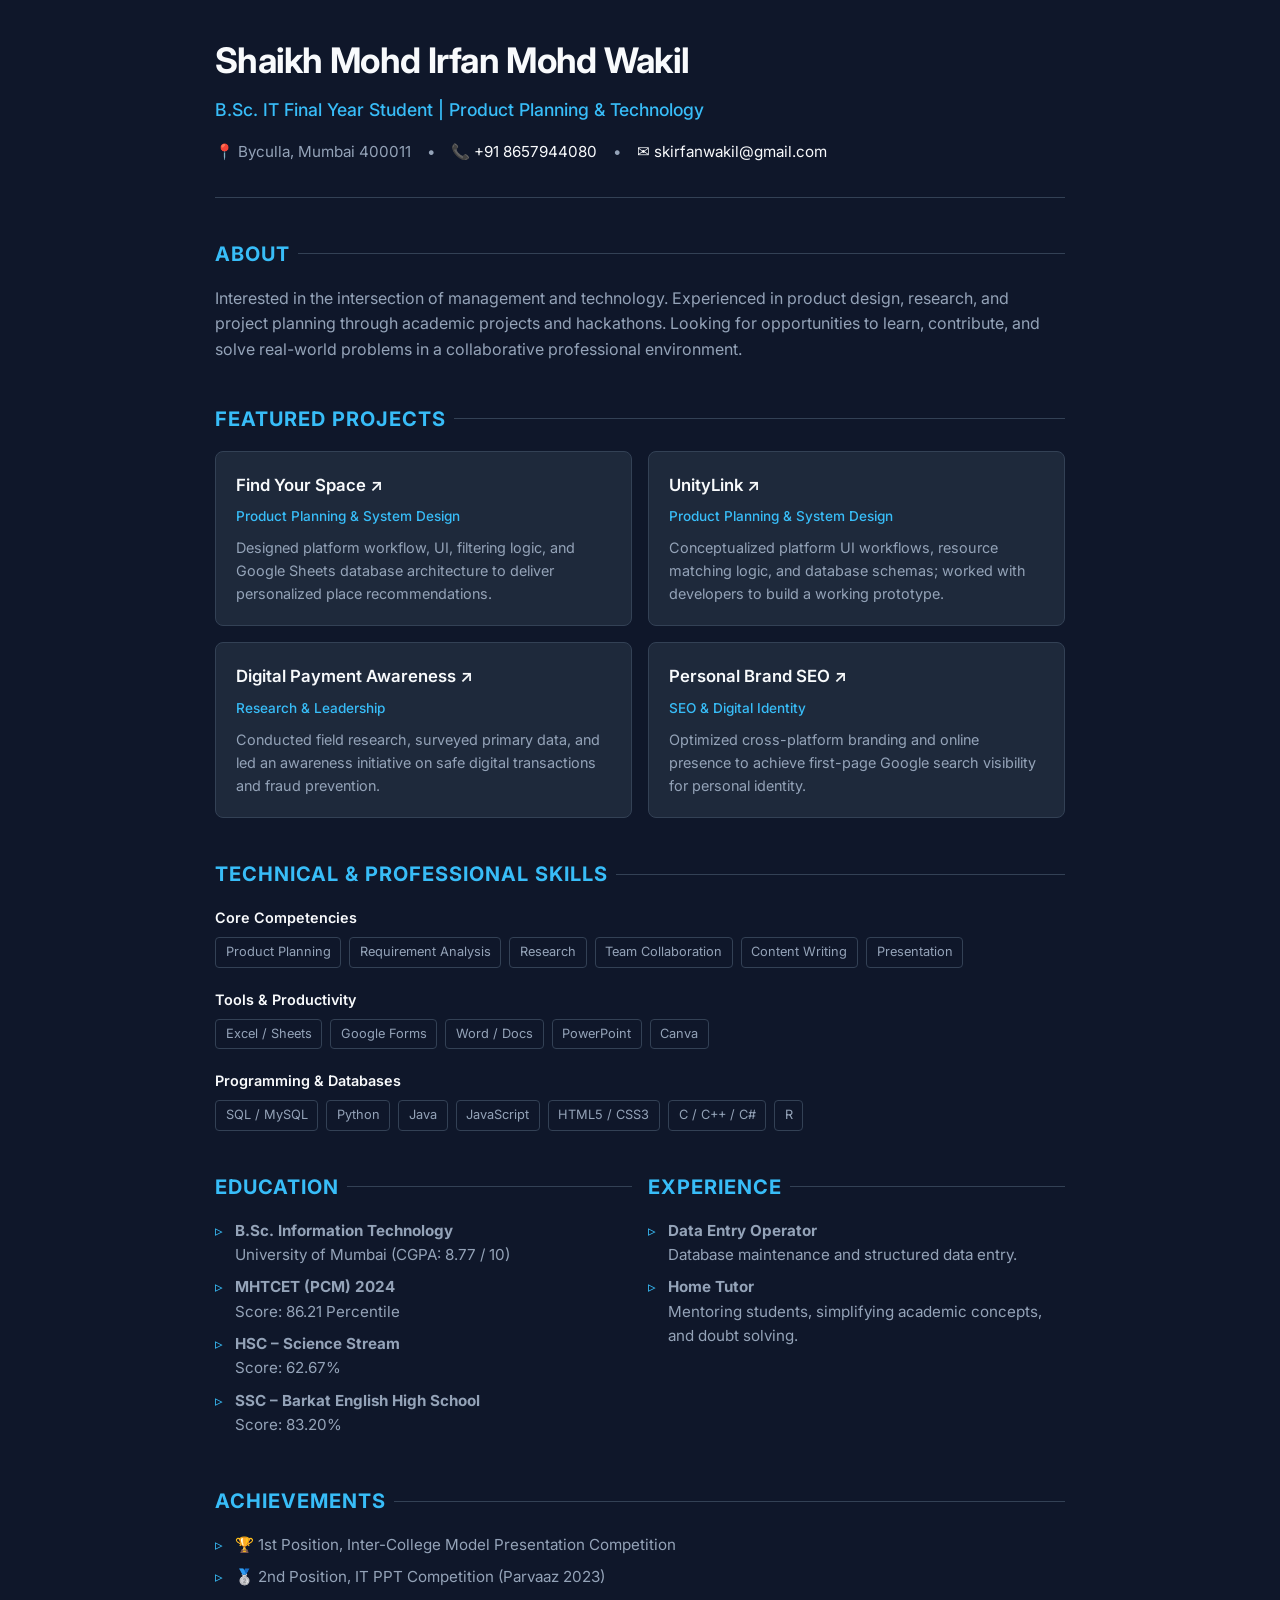
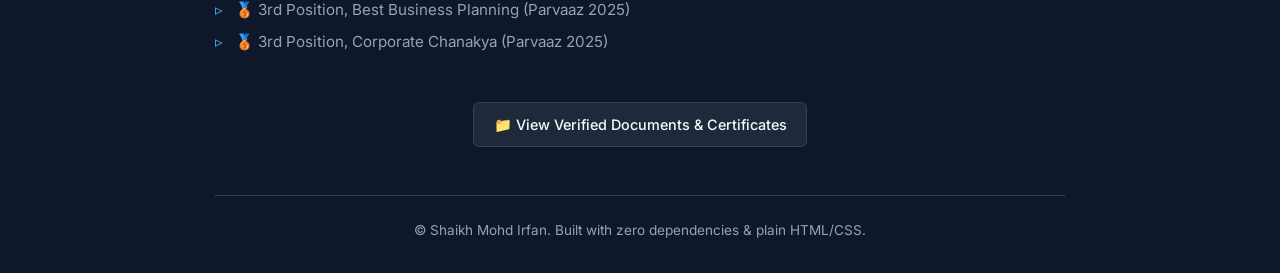
==== commit c92a6236: "Update index.html" ====
--- a/index.html
+++ b/index.html
@@ -247,7 +247,7 @@
 
         <!-- HEADER / HERO -->
         <header>
-            <h1>Shaikh Mohd Irfan</h1>
+            <h1>Shaikh Mohd <b>Irfan</b> Mohd Wakil</h1>
             <div class="tagline">B.Sc. IT Final Year Student | Product Planning & Technology</div>
             <div class="contact-bar">
                 <span>📍 Byculla, Mumbai 400011</span>
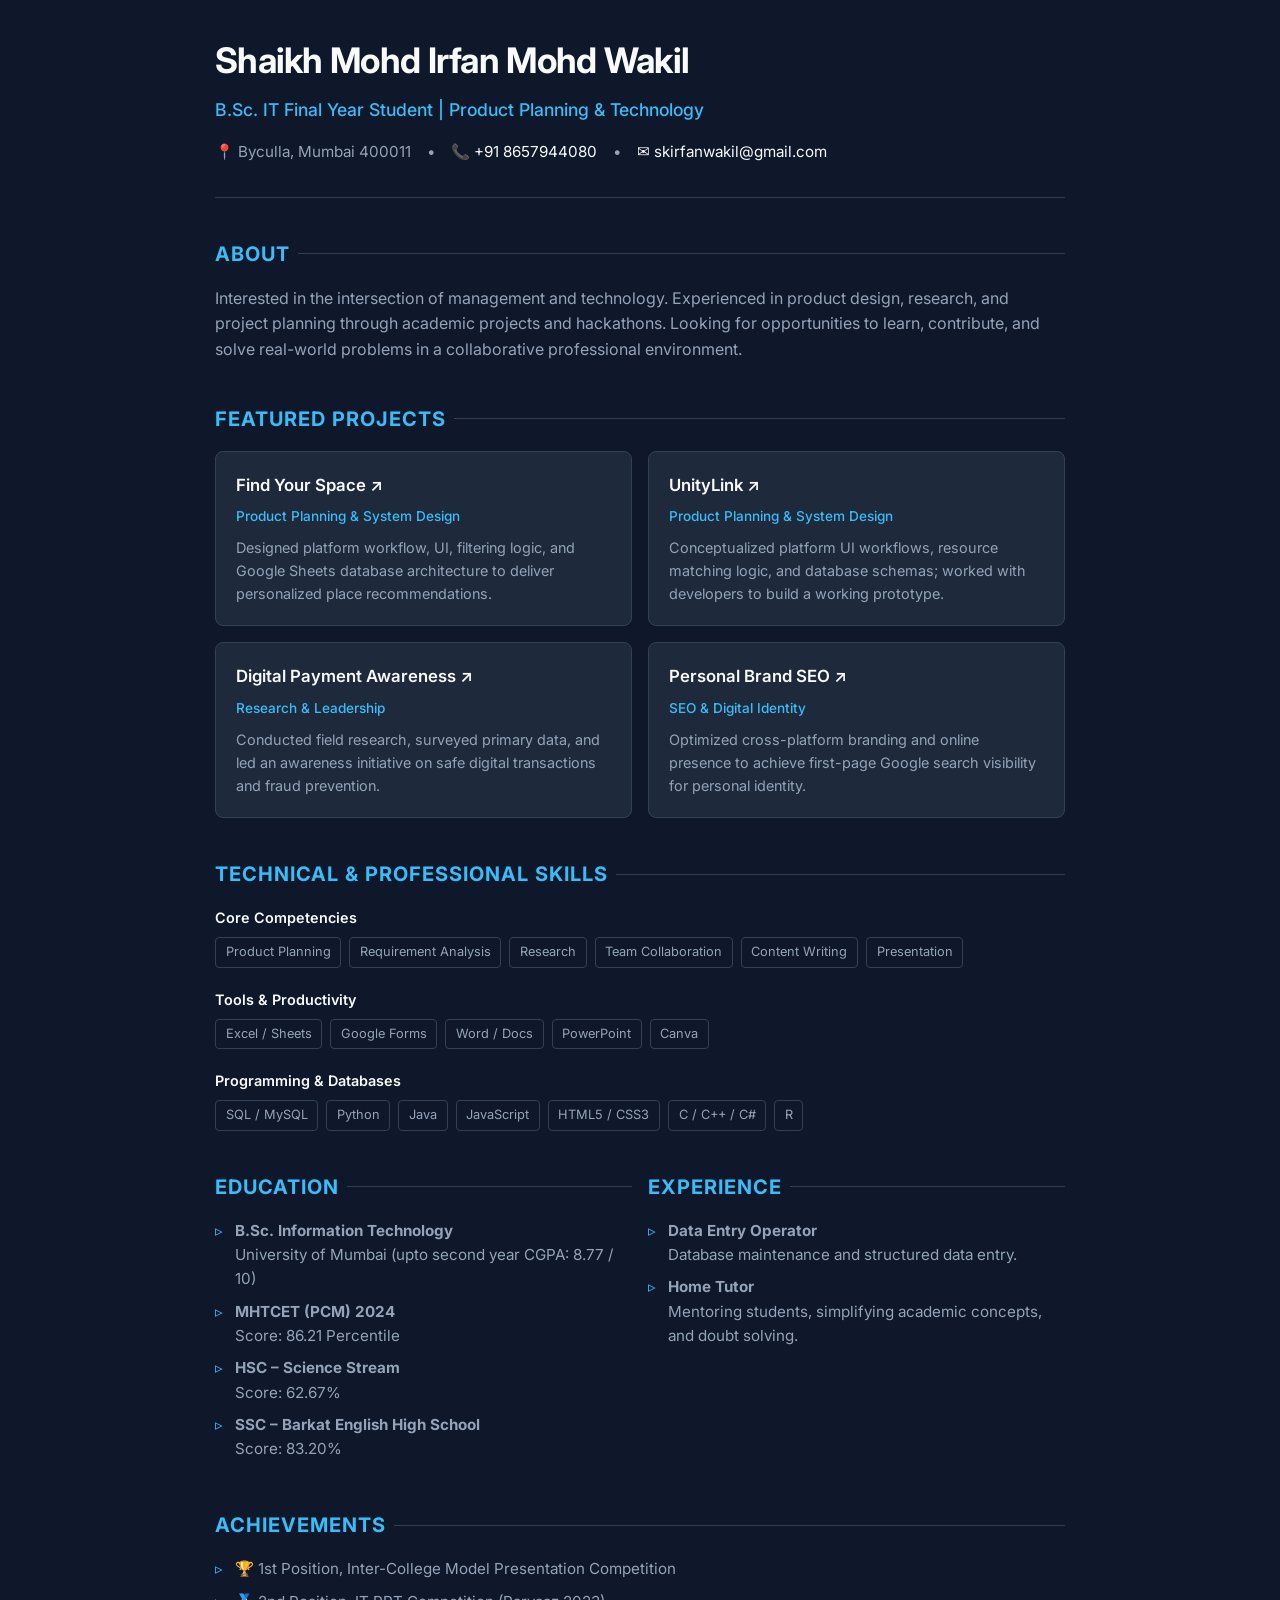
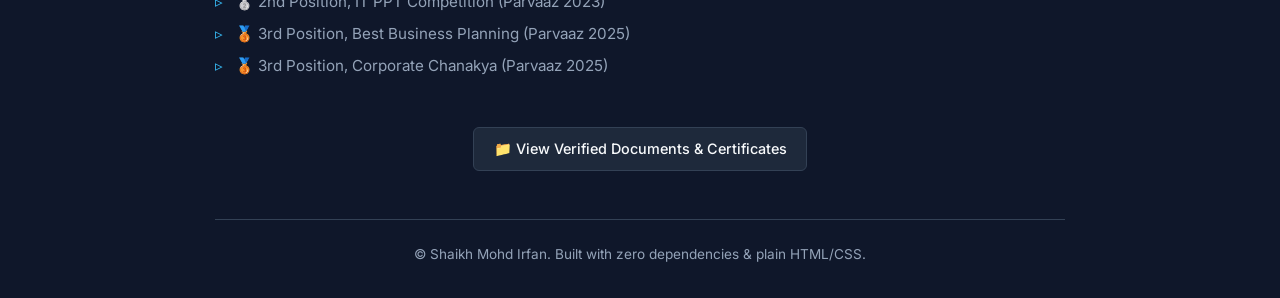
==== commit 53582ae3: "Update index.html" ====
--- a/index.html
+++ b/index.html
@@ -3,10 +3,58 @@
 <head>
     <meta charset="UTF-8">
     <meta name="viewport" content="width=device-width, initial-scale=1.0">
-    <title>Shaikh Mohd Irfan | Portfolio</title>
+
+    <!-- Primary Meta Tags -->
+    <title>skirfanwakil | sk irfan wakil | Shaikh Mohd Irfan Mohd Wakil | Shaikh Mohd Irfan | Shaikh Irfan Wakil</title>
+    <meta name="title" content="skirfanwakil | sk irfan wakil | Shaikh Mohd Irfan Mohd Wakil | Shaikh Mohd Irfan | Shaikh Irfan Wakil">
+    <meta name="description" content="Official Portfolio of Shaikh Mohd Irfan Mohd Wakil (skirfanwakil / sk irfan wakil). B.Sc. IT Student specializing in Product Planning, System Design, and Digital Identity.">
+    <meta name="keywords" content="skirfanwakil, sk irfan wakil, Shaikh Mohd Irfan Mohd Wakil, Shaikh Mohd Irfan, Shaikh Irfan Wakil">
+    <meta name="author" content="Shaikh Mohd Irfan Mohd Wakil">
+    <meta name="robots" content="index, follow">
+
+    <!-- Open Graph / Social Media (WhatsApp, Facebook, LinkedIn) Meta Tags -->
+    <meta property="og:type" content="website">
+    <meta property="og:title" content="Shaikh Mohd Irfan Mohd Wakil | Official Portfolio (skirfanwakil)">
+    <meta property="og:description" content="Explore projects, academic results, and skills of Shaikh Mohd Irfan Mohd Wakil (skirfanwakil / sk irfan wakil).">
+
+    <!-- Twitter Meta Tags -->
+    <meta name="twitter:card" content="summary_large_image">
+    <meta name="twitter:title" content="Shaikh Mohd Irfan Mohd Wakil | Portfolio (skirfanwakil)">
+    <meta name="twitter:description" content="Official Portfolio of Shaikh Mohd Irfan Mohd Wakil (skirfanwakil / sk irfan wakil).">
+
+    <!-- Google Structured Data (JSON-LD) for Search Indexing -->
+    <script type="application/ld+json">
+    {
+      "@context": "https://schema.org",
+      "@type": "Person",
+      "name": "Shaikh Mohd Irfan Mohd Wakil",
+      "alternateName": [
+        "skirfanwakil",
+        "sk irfan wakil",
+        "Shaikh Mohd Irfan",
+        "Shaikh Irfan Wakil",
+        "Irfan Wakil"
+      ],
+      "jobTitle": "Product Planner & B.Sc. IT Student",
+      "email": "mailto:skirfanwakil@gmail.com",
+      "telephone": "+918657944080",
+      "address": {
+        "@type": "PostalAddress",
+        "addressLocality": "Byculla, Mumbai",
+        "postalCode": "400011",
+        "addressCountry": "India"
+      },
+      "sameAs": [
+        "https://github.com/skirfanwakil",
+        "https://www.google.com/search?q=skirfanwakil"
+      ]
+    }
+    </script>
+
     <link rel="preconnect" href="https://fonts.googleapis.com">
     <link rel="preconnect" href="https://fonts.gstatic.com" crossorigin>
     <link href="https://fonts.googleapis.com/css2?family=Inter:wght@400;500;600;700&display=swap" rel="stylesheet">
+    
     <style>
         :root {
             --bg: #0f172a;
@@ -325,7 +373,7 @@
         <!-- SKILLS -->
         <section>
             <h2>Technical & Professional Skills</h2>
-            
+
             <div class="skills-group">
                 <div class="skills-title">Core Competencies</div>
                 <div class="badges">
@@ -371,7 +419,7 @@
                     <ul class="list">
                         <li class="list-item">
                             <strong>B.Sc. Information Technology</strong><br>
-                            University of Mumbai (CGPA: 8.77 / 10)
+                            University of Mumbai (upto second year CGPA: 8.77 / 10)
                         </li>
                         <li class="list-item">
                             <strong>MHTCET (PCM) 2024</strong><br>
@@ -430,4 +478,3 @@
 
 </body>
 </html>
-
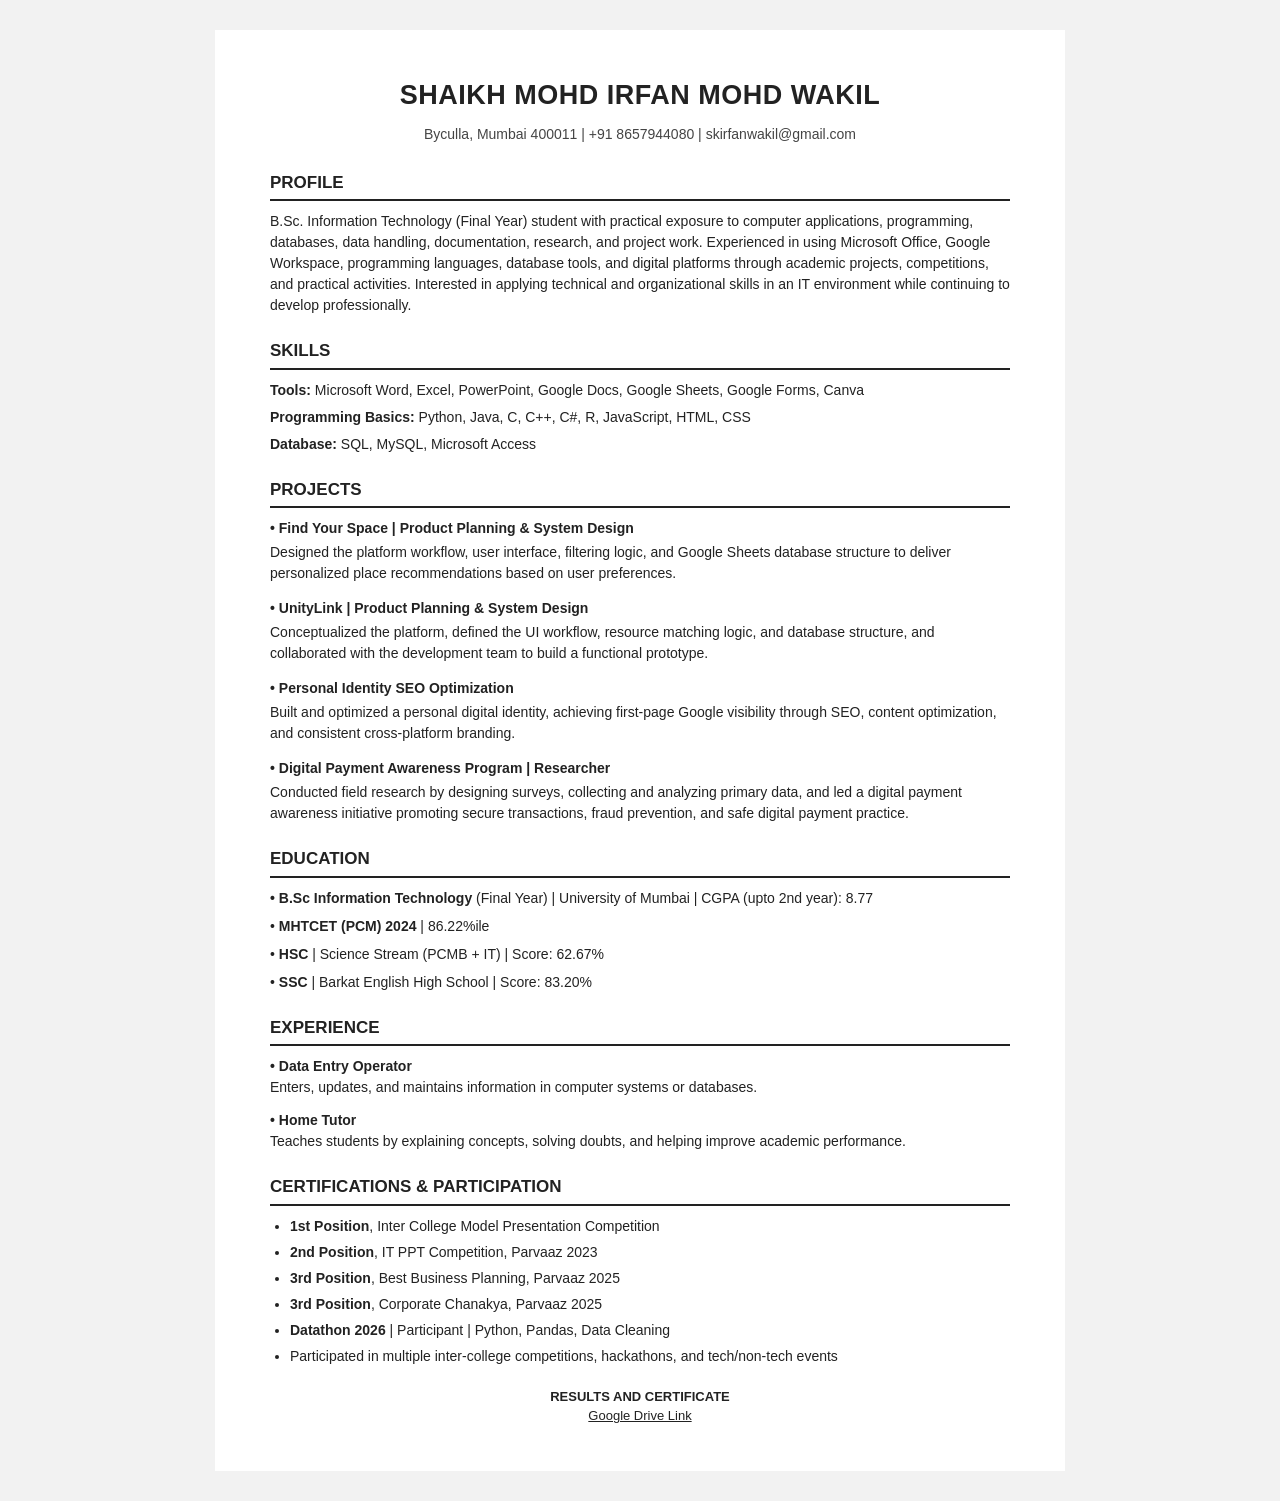
==== commit 9a2a39dd: "Refactor resume HTML structure and styles Updated the HTML structure and styles for the resume page," ====
--- a/index.html
+++ b/index.html
@@ -4,477 +4,449 @@
     <meta charset="UTF-8">
     <meta name="viewport" content="width=device-width, initial-scale=1.0">
 
-    <!-- Primary Meta Tags -->
-    <title>skirfanwakil | sk irfan wakil | Shaikh Mohd Irfan Mohd Wakil | Shaikh Mohd Irfan | Shaikh Irfan Wakil</title>
-    <meta name="title" content="skirfanwakil | sk irfan wakil | Shaikh Mohd Irfan Mohd Wakil | Shaikh Mohd Irfan | Shaikh Irfan Wakil">
-    <meta name="description" content="Official Portfolio of Shaikh Mohd Irfan Mohd Wakil (skirfanwakil / sk irfan wakil). B.Sc. IT Student specializing in Product Planning, System Design, and Digital Identity.">
-    <meta name="keywords" content="skirfanwakil, sk irfan wakil, Shaikh Mohd Irfan Mohd Wakil, Shaikh Mohd Irfan, Shaikh Irfan Wakil">
-    <meta name="author" content="Shaikh Mohd Irfan Mohd Wakil">
-    <meta name="robots" content="index, follow">
-
-    <!-- Open Graph / Social Media (WhatsApp, Facebook, LinkedIn) Meta Tags -->
-    <meta property="og:type" content="website">
-    <meta property="og:title" content="Shaikh Mohd Irfan Mohd Wakil | Official Portfolio (skirfanwakil)">
-    <meta property="og:description" content="Explore projects, academic results, and skills of Shaikh Mohd Irfan Mohd Wakil (skirfanwakil / sk irfan wakil).">
-
-    <!-- Twitter Meta Tags -->
-    <meta name="twitter:card" content="summary_large_image">
-    <meta name="twitter:title" content="Shaikh Mohd Irfan Mohd Wakil | Portfolio (skirfanwakil)">
-    <meta name="twitter:description" content="Official Portfolio of Shaikh Mohd Irfan Mohd Wakil (skirfanwakil / sk irfan wakil).">
-
-    <!-- Google Structured Data (JSON-LD) for Search Indexing -->
-    <script type="application/ld+json">
-    {
-      "@context": "https://schema.org",
-      "@type": "Person",
-      "name": "Shaikh Mohd Irfan Mohd Wakil",
-      "alternateName": [
-        "skirfanwakil",
-        "sk irfan wakil",
-        "Shaikh Mohd Irfan",
-        "Shaikh Irfan Wakil",
-        "Irfan Wakil"
-      ],
-      "jobTitle": "Product Planner & B.Sc. IT Student",
-      "email": "mailto:skirfanwakil@gmail.com",
-      "telephone": "+918657944080",
-      "address": {
-        "@type": "PostalAddress",
-        "addressLocality": "Byculla, Mumbai",
-        "postalCode": "400011",
-        "addressCountry": "India"
-      },
-      "sameAs": [
-        "https://github.com/skirfanwakil",
-        "https://www.google.com/search?q=skirfanwakil"
-      ]
-    }
-    </script>
-
-    <link rel="preconnect" href="https://fonts.googleapis.com">
-    <link rel="preconnect" href="https://fonts.gstatic.com" crossorigin>
-    <link href="https://fonts.googleapis.com/css2?family=Inter:wght@400;500;600;700&display=swap" rel="stylesheet">
-    
+    <title>Shaikh Mohd Irfan Mohd Wakil - Resume</title>
+
     <style>
-        :root {
-            --bg: #0f172a;
-            --card-bg: #1e293b;
-            --text-main: #f8fafc;
-            --text-muted: #94a3b8;
-            --accent: #38bdf8;
-            --accent-hover: #0284c7;
-            --border: #334155;
-            --badge-bg: #0f172a;
-        }
-
-        * {
+        body {
+            font-family: Arial, Helvetica, sans-serif;
+            background: #f2f2f2;
+            color: #222;
             margin: 0;
-            padding: 0;
+            padding: 30px;
+            line-height: 1.5;
+        }
+
+        .resume {
+            max-width: 850px;
+            margin: auto;
+            background: #ffffff;
+            padding: 45px 55px;
             box-sizing: border-box;
         }
 
-        body {
-            font-family: 'Inter', system-ui, -apple-system, sans-serif;
-            background-color: var(--bg);
-            color: var(--text-main);
-            line-height: 1.6;
-            padding: 2rem 1rem;
-        }
-
-        .container {
-            max-width: 850px;
-            margin: 0 auto;
-        }
-
-        /* Hero / Header Section */
-        header {
-            margin-bottom: 2.5rem;
-            border-bottom: 1px solid var(--border);
-            padding-bottom: 2rem;
-        }
-
-        h1 {
-            font-size: 2.2rem;
-            font-weight: 700;
-            letter-spacing: -0.02em;
-            margin-bottom: 0.5rem;
-        }
-
-        .tagline {
-            color: var(--accent);
-            font-size: 1.1rem;
-            font-weight: 500;
-            margin-bottom: 1rem;
-        }
-
-        .contact-bar {
-            display: flex;
-            flex-wrap: wrap;
-            gap: 1rem;
-            font-size: 0.95rem;
-            color: var(--text-muted);
-        }
-
-        .contact-bar a {
-            color: var(--text-main);
-            text-decoration: none;
-            transition: color 0.2s;
-        }
-
-        .contact-bar a:hover {
-            color: var(--accent);
-        }
-
-        /* Section Styling */
-        section {
-            margin-bottom: 2.5rem;
-        }
-
-        h2 {
-            font-size: 1.25rem;
-            text-transform: uppercase;
-            letter-spacing: 0.05em;
-            color: var(--accent);
-            margin-bottom: 1rem;
-            display: flex;
-            align-items: center;
-            gap: 0.5rem;
-        }
-
-        h2::after {
-            content: '';
-            flex: 1;
-            height: 1px;
-            background-color: var(--border);
-        }
-
-        p {
-            color: var(--text-muted);
-            margin-bottom: 0.75rem;
-        }
-
-        /* Grid & Cards */
-        .grid {
-            display: grid;
-            grid-template-columns: 1fr;
-            gap: 1rem;
-        }
-
-        @media (min-width: 640px) {
-            .grid-2 {
-                grid-template-columns: repeat(2, 1fr);
-            }
-        }
-
-        .card {
-            background-color: var(--card-bg);
-            border: 1px solid var(--border);
-            border-radius: 8px;
-            padding: 1.25rem;
-            transition: transform 0.2s, border-color 0.2s;
-        }
-
-        .card:hover {
-            border-color: var(--accent);
-            transform: translateY(-2px);
-        }
-
-        .card-header {
-            display: flex;
-            justify-content: space-between;
-            align-items: flex-start;
-            margin-bottom: 0.5rem;
-        }
-
-        .card-title {
-            font-size: 1.05rem;
-            font-weight: 600;
-            color: var(--text-main);
-        }
-
-        .card-title a {
+        .header {
+            text-align: center;
+            margin-bottom: 25px;
+        }
+
+        .header h1 {
+            margin: 0;
+            font-size: 27px;
+            letter-spacing: 0.5px;
+        }
+
+        .contact {
+            margin-top: 8px;
+            font-size: 14px;
+            color: #444;
+        }
+
+        .contact a {
             color: inherit;
             text-decoration: none;
         }
 
-        .card-title a:hover {
-            color: var(--accent);
-        }
-
-        .card-meta {
-            font-size: 0.85rem;
-            color: var(--accent);
-            font-weight: 500;
-        }
-
-        .card-desc {
-            font-size: 0.9rem;
-            color: var(--text-muted);
-        }
-
-        /* Badges / Tech Stack */
-        .skills-group {
-            margin-bottom: 1.25rem;
-        }
-
-        .skills-title {
-            font-size: 0.9rem;
-            font-weight: 600;
-            color: var(--text-main);
-            margin-bottom: 0.5rem;
-        }
-
-        .badges {
-            display: flex;
-            flex-wrap: wrap;
-            gap: 0.5rem;
-        }
-
-        .badge {
-            background-color: var(--badge-bg);
-            border: 1px solid var(--border);
-            color: var(--text-muted);
-            font-size: 0.8rem;
-            padding: 0.25rem 0.6rem;
-            border-radius: 4px;
-        }
-
-        /* Lists */
-        .list {
-            list-style: none;
-        }
-
-        .list-item {
-            position: relative;
-            padding-left: 1.25rem;
-            margin-bottom: 0.5rem;
-            color: var(--text-muted);
-            font-size: 0.95rem;
-        }
-
-        .list-item::before {
-            content: "▹";
-            position: absolute;
-            left: 0;
-            color: var(--accent);
-        }
-
-        /* Buttons / Action Links */
-        .btn {
-            display: inline-block;
-            background-color: var(--card-bg);
-            border: 1px solid var(--border);
-            color: var(--text-main);
-            padding: 0.6rem 1.2rem;
-            border-radius: 6px;
+        .section {
+            margin-top: 22px;
+        }
+
+        .section-title {
+            font-size: 17px;
+            font-weight: bold;
+            border-bottom: 2px solid #222;
+            padding-bottom: 4px;
+            margin-bottom: 10px;
+            text-transform: uppercase;
+        }
+
+        p {
+            margin: 6px 0;
+            font-size: 14px;
+        }
+
+        ul {
+            margin: 5px 0 0 20px;
+            padding: 0;
+        }
+
+        li {
+            font-size: 14px;
+            margin-bottom: 5px;
+        }
+
+        .skill-row {
+            margin-bottom: 6px;
+            font-size: 14px;
+        }
+
+        .skill-label {
+            font-weight: bold;
+        }
+
+        .project {
+            margin-bottom: 14px;
+        }
+
+        .project-title {
+            font-weight: bold;
+            font-size: 14px;
+        }
+
+        .project-title a {
+            color: #222;
             text-decoration: none;
-            font-size: 0.9rem;
-            font-weight: 500;
-            transition: background 0.2s, border-color 0.2s;
-        }
-
-        .btn:hover {
-            border-color: var(--accent);
-            background-color: var(--border);
-            color: var(--accent);
-        }
-
-        footer {
-            margin-top: 3rem;
-            padding-top: 1.5rem;
-            border-top: 1px solid var(--border);
+        }
+
+        .project-description {
+            margin-top: 3px;
+            font-size: 14px;
+        }
+
+        .education-item {
+            margin-bottom: 7px;
+            font-size: 14px;
+        }
+
+        .experience-item {
+            margin-bottom: 12px;
+        }
+
+        .experience-title {
+            font-weight: bold;
+            font-size: 14px;
+        }
+
+        .experience-description {
+            font-size: 14px;
+        }
+
+        .drive-link {
+            margin-top: 20px;
+            font-size: 13px;
             text-align: center;
-            font-size: 0.85rem;
-            color: var(--text-muted);
+        }
+
+        .drive-link a {
+            color: #222;
+            text-decoration: underline;
+        }
+
+        @media print {
+            body {
+                background: #ffffff;
+                padding: 0;
+            }
+
+            .resume {
+                max-width: none;
+                padding: 30px 40px;
+            }
+
+            a {
+                color: #000 !important;
+            }
+        }
+
+        @media (max-width: 600px) {
+            body {
+                padding: 10px;
+            }
+
+            .resume {
+                padding: 25px 20px;
+            }
+
+            .header h1 {
+                font-size: 22px;
+            }
         }
     </style>
 </head>
+
 <body>
 
-    <div class="container">
-
-        <!-- HEADER / HERO -->
-        <header>
-            <h1>Shaikh Mohd <b>Irfan</b> Mohd Wakil</h1>
-            <div class="tagline">B.Sc. IT Final Year Student | Product Planning & Technology</div>
-            <div class="contact-bar">
-                <span>📍 Byculla, Mumbai 400011</span>
-                <span>•</span>
-                <a href="tel:+918657944080">📞 +91 8657944080</a>
-                <span>•</span>
-                <a href="mailto:skirfanwakil@gmail.com">✉️ skirfanwakil@gmail.com</a>
-            </div>
-        </header>
-
-        <!-- ABOUT -->
-        <section>
-            <h2>About</h2>
-            <p>
-                Interested in the intersection of management and technology. Experienced in product design, research, and project planning through academic projects and hackathons. Looking for opportunities to learn, contribute, and solve real-world problems in a collaborative professional environment.
-            </p>
-        </section>
-
-        <!-- PROJECTS -->
-        <section>
-            <h2>Featured Projects</h2>
-            <div class="grid grid-2">
-
-                <div class="card">
-                    <div class="card-header">
-                        <div class="card-title">
-                            <a href="https://github.com/skirfanwakil/find-your-space" target="_blank">Find Your Space ↗</a>
-                        </div>
-                    </div>
-                    <div class="card-meta">Product Planning & System Design</div>
-                    <div class="card-desc" style="margin-top: 0.5rem;">
-                        Designed platform workflow, UI, filtering logic, and Google Sheets database architecture to deliver personalized place recommendations.
-                    </div>
-                </div>
-
-                <div class="card">
-                    <div class="card-header">
-                        <div class="card-title">
-                            <a href="https://github.com/skirfanwakil/UnityLink" target="_blank">UnityLink ↗</a>
-                        </div>
-                    </div>
-                    <div class="card-meta">Product Planning & System Design</div>
-                    <div class="card-desc" style="margin-top: 0.5rem;">
-                        Conceptualized platform UI workflows, resource matching logic, and database schemas; worked with developers to build a working prototype.
-                    </div>
-                </div>
-
-                <div class="card">
-                    <div class="card-header">
-                        <div class="card-title">
-                            <a href="https://drive.google.com/file/d/16SxlqVFWt0ELJ20l2qlh9JhVENWo0yL_/view?usp=drive_link" target="_blank">Digital Payment Awareness ↗</a>
-                        </div>
-                    </div>
-                    <div class="card-meta">Research & Leadership</div>
-                    <div class="card-desc" style="margin-top: 0.5rem;">
-                        Conducted field research, surveyed primary data, and led an awareness initiative on safe digital transactions and fraud prevention.
-                    </div>
-                </div>
-
-                <div class="card">
-                    <div class="card-header">
-                        <div class="card-title">
-                            <a href="https://www.google.com/search?q=skirfanwakil" target="_blank">Personal Brand SEO ↗</a>
-                        </div>
-                    </div>
-                    <div class="card-meta">SEO & Digital Identity</div>
-                    <div class="card-desc" style="margin-top: 0.5rem;">
-                        Optimized cross-platform branding and online presence to achieve first-page Google search visibility for personal identity.
-                    </div>
-                </div>
-
-            </div>
-        </section>
-
-        <!-- SKILLS -->
-        <section>
-            <h2>Technical & Professional Skills</h2>
-
-            <div class="skills-group">
-                <div class="skills-title">Core Competencies</div>
-                <div class="badges">
-                    <span class="badge">Product Planning</span>
-                    <span class="badge">Requirement Analysis</span>
-                    <span class="badge">Research</span>
-                    <span class="badge">Team Collaboration</span>
-                    <span class="badge">Content Writing</span>
-                    <span class="badge">Presentation</span>
-                </div>
-            </div>
-
-            <div class="skills-group">
-                <div class="skills-title">Tools & Productivity</div>
-                <div class="badges">
-                    <span class="badge">Excel / Sheets</span>
-                    <span class="badge">Google Forms</span>
-                    <span class="badge">Word / Docs</span>
-                    <span class="badge">PowerPoint</span>
-                    <span class="badge">Canva</span>
-                </div>
-            </div>
-
-            <div class="skills-group">
-                <div class="skills-title">Programming & Databases</div>
-                <div class="badges">
-                    <span class="badge">SQL / MySQL</span>
-                    <span class="badge">Python</span>
-                    <span class="badge">Java</span>
-                    <span class="badge">JavaScript</span>
-                    <span class="badge">HTML5 / CSS3</span>
-                    <span class="badge">C / C++ / C#</span>
-                    <span class="badge">R</span>
-                </div>
-            </div>
-        </section>
-
-        <!-- EDUCATION & EXPERIENCE -->
-        <section>
-            <div class="grid grid-2">
-                <div>
-                    <h2>Education</h2>
-                    <ul class="list">
-                        <li class="list-item">
-                            <strong>B.Sc. Information Technology</strong><br>
-                            University of Mumbai (upto second year CGPA: 8.77 / 10)
-                        </li>
-                        <li class="list-item">
-                            <strong>MHTCET (PCM) 2024</strong><br>
-                            Score: 86.21 Percentile
-                        </li>
-                        <li class="list-item">
-                            <strong>HSC – Science Stream</strong><br>
-                            Score: 62.67%
-                        </li>
-                        <li class="list-item">
-                            <strong>SSC – Barkat English High School</strong><br>
-                            Score: 83.20%
-                        </li>
-                    </ul>
-                </div>
-
-                <div>
-                    <h2>Experience</h2>
-                    <ul class="list">
-                        <li class="list-item">
-                            <strong>Data Entry Operator</strong><br>
-                            Database maintenance and structured data entry.
-                        </li>
-                        <li class="list-item">
-                            <strong>Home Tutor</strong><br>
-                            Mentoring students, simplifying academic concepts, and doubt solving.
-                        </li>
-                    </ul>
-                </div>
-            </div>
-        </section>
-
-        <!-- ACHIEVEMENTS -->
-        <section>
-            <h2>Achievements</h2>
-            <ul class="list">
-                <li class="list-item">🏆 1st Position, Inter-College Model Presentation Competition</li>
-                <li class="list-item">🥈 2nd Position, IT PPT Competition (Parvaaz 2023)</li>
-                <li class="list-item">🥉 3rd Position, Best Business Planning (Parvaaz 2025)</li>
-                <li class="list-item">🥉 3rd Position, Corporate Chanakya (Parvaaz 2025)</li>
-            </ul>
-        </section>
-
-        <!-- VERIFICATION LINK -->
-        <section style="text-align: center; margin-top: 3rem;">
-            <a href="https://drive.google.com/drive/folders/1nhu1qyxtzMBHBfKPGdiHfEbXrY_Nma7p?usp=drive_link" target="_blank" class="btn">
-                📁 View Verified Documents & Certificates
+<div class="resume">
+
+    <!-- HEADER -->
+    <div class="header">
+
+        <h1>
+            SHAIKH MOHD <strong>IRFAN</strong> MOHD WAKIL
+        </h1>
+
+        <div class="contact">
+            Byculla, Mumbai 400011 |
+            +91 8657944080 |
+            <a href="mailto:skirfanwakil@gmail.com">
+                skirfanwakil@gmail.com
             </a>
-        </section>
-
-        <footer>
-            © Shaikh Mohd Irfan. Built with zero dependencies & plain HTML/CSS.
-        </footer>
-
-    </div>
-
+        </div>
+
+    </div>
+
+
+    <!-- PROFILE -->
+    <div class="section">
+
+        <div class="section-title">
+            Profile
+        </div>
+
+        <p>
+            B.Sc. Information Technology (Final Year) student with practical
+            exposure to computer applications, programming, databases, data
+            handling, documentation, research, and project work. Experienced
+            in using Microsoft Office, Google Workspace, programming languages,
+            database tools, and digital platforms through academic projects,
+            competitions, and practical activities. Interested in applying
+            technical and organizational skills in an IT environment while
+            continuing to develop professionally.
+        </p>
+
+    </div>
+
+
+    <!-- SKILLS -->
+    <div class="section">
+
+        <div class="section-title">
+            Skills
+        </div>
+
+        <div class="skill-row">
+            <span class="skill-label">Tools:</span>
+            Microsoft Word, Excel, PowerPoint, Google Docs,
+            Google Sheets, Google Forms, Canva
+        </div>
+
+        <div class="skill-row">
+            <span class="skill-label">Programming Basics:</span>
+            Python, Java, C, C++, C#, R, JavaScript, HTML, CSS
+        </div>
+
+        <div class="skill-row">
+            <span class="skill-label">Database:</span>
+            SQL, MySQL, Microsoft Access
+        </div>
+
+    </div>
+
+
+    <!-- PROJECTS -->
+    <div class="section">
+
+        <div class="section-title">
+            Projects
+        </div>
+
+
+        <div class="project">
+
+            <div class="project-title">
+                •
+                <a href="https://github.com/skirfanwakil/find-your-space"
+                   target="_blank">
+                    Find Your Space | Product Planning & System Design
+                </a>
+            </div>
+
+            <div class="project-description">
+                Designed the platform workflow, user interface, filtering logic,
+                and Google Sheets database structure to deliver personalized
+                place recommendations based on user preferences.
+            </div>
+
+        </div>
+
+
+        <div class="project">
+
+            <div class="project-title">
+                •
+                <a href="https://github.com/skirfanwakil/UnityLink"
+                   target="_blank">
+                    UnityLink | Product Planning & System Design
+                </a>
+            </div>
+
+            <div class="project-description">
+                Conceptualized the platform, defined the UI workflow,
+                resource matching logic, and database structure, and
+                collaborated with the development team to build a functional
+                prototype.
+            </div>
+
+        </div>
+
+
+        <div class="project">
+
+            <div class="project-title">
+                • Personal Identity SEO Optimization
+            </div>
+
+            <div class="project-description">
+                Built and optimized a personal digital identity, achieving
+                first-page Google visibility through SEO, content optimization,
+                and consistent cross-platform branding.
+            </div>
+
+        </div>
+
+
+        <div class="project">
+
+            <div class="project-title">
+                •
+                <a href="https://drive.google.com/file/d/16SxlqVFWt0ELJ20l2qlh9JhVENWo0yL_/view?usp=drivesdk"
+                   target="_blank">
+                    Digital Payment Awareness Program | Researcher
+                </a>
+            </div>
+
+            <div class="project-description">
+                Conducted field research by designing surveys, collecting and
+                analyzing primary data, and led a digital payment awareness
+                initiative promoting secure transactions, fraud prevention,
+                and safe digital payment practice.
+            </div>
+
+        </div>
+
+    </div>
+
+
+    <!-- EDUCATION -->
+    <div class="section">
+
+        <div class="section-title">
+            Education
+        </div>
+
+        <div class="education-item">
+            <strong>• B.Sc Information Technology</strong>
+            (Final Year) | University of Mumbai |
+            CGPA (upto 2nd year): 8.77
+        </div>
+
+        <div class="education-item">
+            • <strong>MHTCET (PCM) 2024</strong> |
+            86.22%ile
+        </div>
+
+        <div class="education-item">
+            • <strong>HSC</strong> |
+            Science Stream (PCMB + IT) |
+            Score: 62.67%
+        </div>
+
+        <div class="education-item">
+            • <strong>SSC</strong> |
+            Barkat English High School |
+            Score: 83.20%
+        </div>
+
+    </div>
+
+
+    <!-- EXPERIENCE -->
+    <div class="section">
+
+        <div class="section-title">
+            Experience
+        </div>
+
+
+        <div class="experience-item">
+
+            <div class="experience-title">
+                • Data Entry Operator
+            </div>
+
+            <div class="experience-description">
+                Enters, updates, and maintains information in computer systems
+                or databases.
+            </div>
+
+        </div>
+
+
+        <div class="experience-item">
+
+            <div class="experience-title">
+                • Home Tutor
+            </div>
+
+            <div class="experience-description">
+                Teaches students by explaining concepts, solving doubts,
+                and helping improve academic performance.
+            </div>
+
+        </div>
+
+    </div>
+
+
+    <!-- CERTIFICATIONS & PARTICIPATION -->
+    <div class="section">
+
+        <div class="section-title">
+            Certifications & Participation
+        </div>
+
+        <ul>
+
+            <li>
+                <strong>1st Position</strong>,
+                Inter College Model Presentation Competition
+            </li>
+
+            <li>
+                <strong>2nd Position</strong>,
+                IT PPT Competition, Parvaaz 2023
+            </li>
+
+            <li>
+                <strong>3rd Position</strong>,
+                Best Business Planning, Parvaaz 2025
+            </li>
+
+            <li>
+                <strong>3rd Position</strong>,
+                Corporate Chanakya, Parvaaz 2025
+            </li>
+
+            <li>
+                <strong>Datathon 2026</strong> |
+                Participant |
+                Python, Pandas, Data Cleaning
+            </li>
+
+            <li>
+                Participated in multiple inter-college competitions,
+                hackathons, and tech/non-tech events
+            </li>
+
+        </ul>
+
+    </div>
+
+
+    <!-- RESULTS & CERTIFICATES -->
+    <div class="drive-link">
+
+        <strong>
+            RESULTS AND CERTIFICATE
+        </strong>
+        <br>
+
+        <a href="https://drive.google.com/drive/folders/1nhu1qyxtzMBHBfKPGdiHfEbXrY_Nma7p"
+           target="_blank">
+            Google Drive Link
+        </a>
+
+    </div>
+
+</div>
 </body>
 </html>
